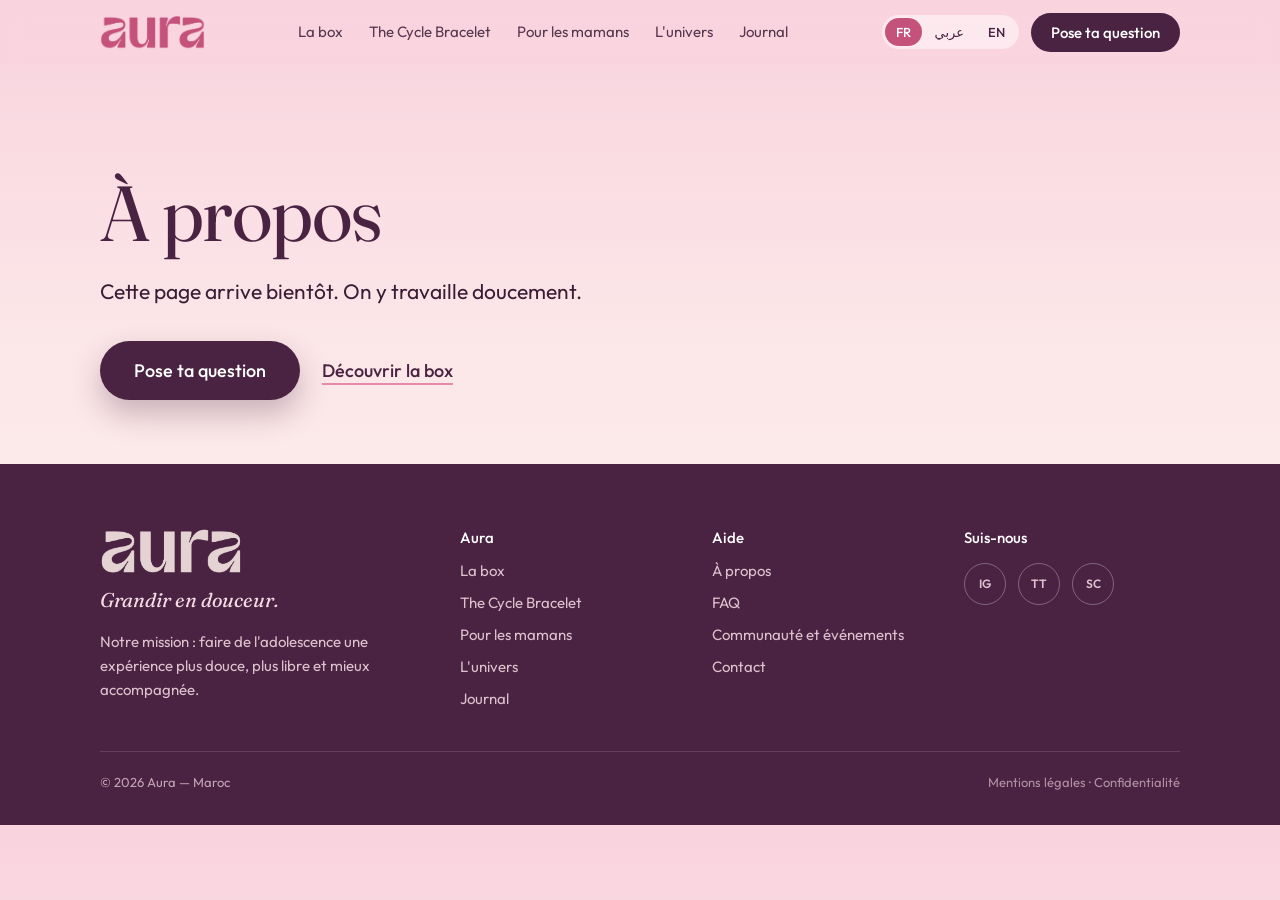
==== a-propos.html @ 62a212ce "Add files via upload" ====
<!DOCTYPE html>
<html lang="fr">
<head>
<meta charset="utf-8">
<meta name="viewport" content="width=device-width, initial-scale=1, viewport-fit=cover">
<title>À propos — Aura</title>
<meta name="description" content="Aura, grandir en douceur.">
<meta property="og:title" content="À propos — Aura">
<meta property="og:description" content="Aura, grandir en douceur.">
<link rel="icon" href="data:image/svg+xml,%3Csvg xmlns='http://www.w3.org/2000/svg' viewBox='0 0 32 32'%3E%3Crect width='32' height='32' rx='9' fill='%23c4527a'/%3E%3Cpath d='M20 7a9 9 0 1 0 0 18 7 7 0 0 1 0-18z' fill='%23fff1ea'/%3E%3C/svg%3E">
<link rel="preconnect" href="https://fonts.googleapis.com"><link rel="preconnect" href="https://fonts.gstatic.com" crossorigin>
<link href="https://fonts.googleapis.com/css2?family=Fraunces:ital,opsz,wght@0,9..144,400;0,9..144,600;1,9..144,400&family=Outfit:wght@300;400;500;600&family=Caveat:wght@500&family=Noto+Naskh+Arabic:wght@400;600&display=swap" rel="stylesheet">
<link rel="stylesheet" href="assets/style.css">
</head>
<body>
<header><div class="wrap bar">
<a class="logo" href="index.html" aria-label="Aura"><img src="assets/logo-pink-mark.png" alt="Aura" width="105" height="34"></a>
<nav id="nav" aria-label="Navigation principale"><a href="la-box.html">La box</a><a href="the-cycle-bracelet.html">The Cycle Bracelet</a><a href="pour-les-mamans.html">Pour les mamans</a><a href="univers.html">L'univers</a><a href="journal.html">Journal</a></nav>
<div class="tools"><div class="lang" role="group" aria-label="Langue"><button data-l="fr" aria-pressed="true">FR</button><button data-l="ar" aria-pressed="false">عربي</button><button data-l="en" aria-pressed="false">EN</button></div>
<a class="btn sm" href="pose-ta-question.html">Pose ta question</a>
<button class="burger" aria-label="Menu" aria-expanded="false" aria-controls="nav"><span></span></button></div>
</div></header>
<main id="top">
<section class="phero"><div class="wrap"><h1>À propos</h1>
<p class="lead">Cette page arrive bientôt. On y travaille doucement.</p>
<a class="btn" href="pose-ta-question.html">Pose ta question</a> <a class="more" style="margin-left:18px" href="la-box.html">Découvrir la box</a></div></section>
</main>
<footer><div class="wrap">
<div class="fgrid" style="grid-template-columns:1.5fr 1fr 1fr 1fr">
<div><a class="logo" href="index.html" aria-label="Aura"><img src="assets/logo-cream-mark.png" alt="Aura" width="143" height="46"></a><p class="serif" style="font-style:italic;margin:10px 0 14px;font-size:20px">Grandir en douceur.</p><p style="font-size:15px;opacity:.85;max-width:30em">Notre mission : faire de l'adolescence une expérience plus douce, plus libre et mieux accompagnée.</p></div>
<div><h4>Aura</h4><ul><li><a href="la-box.html">La box</a></li><li><a href="the-cycle-bracelet.html">The Cycle Bracelet</a></li><li><a href="pour-les-mamans.html">Pour les mamans</a></li><li><a href="univers.html">L'univers</a></li><li><a href="journal.html">Journal</a></li></ul></div>
<div><h4>Aide</h4><ul><li><a href="a-propos.html">À propos</a></li><li><a href="faq.html">FAQ</a></li><li><a href="communaute.html">Communauté et événements</a></li><li><a href="contact.html">Contact</a></li></ul></div>
<div><h4>Suis-nous</h4><div class="soc"><a href="#" aria-label="Instagram">IG</a><a href="#" aria-label="TikTok">TT</a><a href="#" aria-label="Snapchat">SC</a></div></div>
</div>
<div class="legal"><span>© 2026 Aura — Maroc</span><span><a href="mentions-legales.html">Mentions légales</a> · <a href="confidentialite.html">Confidentialité</a></span></div>
</div></footer>
<style>@media(max-width:860px){.fgrid{grid-template-columns:1fr 1fr!important}}@media(max-width:520px){.fgrid{grid-template-columns:1fr!important}}</style>
<script src="assets/config.js"></script>
<script src="assets/app.js"></script>

</body>
</html>
---- assets/style.css ----
:root{--bg:#f9d3de;--bg2:#fbe6e8;--cream:#fff3ec;--rose:#e58aa8;--pink:#c4527a;--plum:#4a2342;--gold:#e8c77a;--ink:#3b1d36;--r:22px;
--serif:'Fraunces',Georgia,serif;--sans:'Outfit',system-ui,sans-serif;--hand:'Caveat',cursive}
*{box-sizing:border-box;margin:0}
html{scroll-behavior:smooth;scroll-padding-top:72px}
body{font-family:var(--sans);color:var(--ink);background:linear-gradient(var(--bg),var(--bg2) 40%,var(--cream));line-height:1.6;font-size:clamp(16px,1.1vw + 12px,18px);-webkit-font-smoothing:antialiased;padding-top:env(safe-area-inset-top)}
[dir=rtl] body,[dir=rtl] .serif{font-family:'Noto Naskh Arabic',var(--sans)}
a{color:inherit}
:focus-visible{outline:3px solid var(--plum);outline-offset:3px;border-radius:8px}
.wrap{width:min(1080px,100% - 40px);margin-inline:auto}
.serif{font-family:var(--serif)}
h1,h2,h3{font-family:var(--serif);font-weight:400;line-height:1.12;color:var(--plum)}
h2{font-size:clamp(30px,5vw,50px);margin-bottom:16px}
section{padding:clamp(64px,10vw,120px) 0}
em{font-style:italic;color:var(--pink)}
/* header */
header{position:fixed;inset:0 0 auto;z-index:20;padding-top:env(safe-area-inset-top);backdrop-filter:blur(14px);background:rgba(249,211,222,.7)}
.bar{display:flex;align-items:center;justify-content:space-between;height:64px}
.logo img{display:block;height:34px;width:auto}footer .logo img{height:46px}
.ph{display:block;width:100%;height:auto;border-radius:28px;box-shadow:0 30px 60px rgba(74,35,66,.16);object-fit:cover}
.duo{display:grid;grid-template-columns:1fr 1fr;gap:16px;margin-top:36px}.duo .ph{aspect-ratio:4/5}
.split .ph.tall{max-height:540px;max-width:380px;margin-inline:auto}
.logo{font-family:var(--serif);font-weight:600;font-size:30px;letter-spacing:-.04em;color:var(--pink);text-decoration:none}
nav{display:flex;gap:26px;align-items:center}
nav a{text-decoration:none;font-size:15px;opacity:.85}
nav a:hover{opacity:1}
.lang{display:flex;gap:2px;background:rgba(255,255,255,.5);border-radius:99px;padding:3px}
.lang button{border:0;background:none;font:500 13px var(--sans);padding:6px 11px;border-radius:99px;cursor:pointer;color:var(--plum)}
.lang button[aria-pressed=true]{background:var(--pink);color:#fff}

/* hero */
.hero{min-height:100svh;padding:96px 0 56px;display:flex;align-items:center;text-align:center;overflow:hidden}
.stage{position:relative;width:min(440px,86vw);aspect-ratio:1;margin:0 auto 12px}
.orbit{position:absolute;inset:-6%;width:112%;height:112%;fill:none;stroke:var(--rose);stroke-width:.6;opacity:.7;animation:spin 90s linear infinite}
.moon{position:absolute;width:44px;top:2%;left:14%;animation:float 7s ease-in-out infinite}
.box{position:absolute;inset:14% 12% 6%;width:76%;height:80%;cursor:pointer;background:none;border:0;padding:0;overflow:visible}
.lid{transform-origin:20px 76px;transition:transform .9s cubic-bezier(.3,1.3,.5,1)}
.open .lid{transform:rotate(-24deg) translate(-8px,-6px)}
.slip{transition:transform .8s .15s ease;transform:translateY(30px)}
.open .slip{transform:translateY(0)}
.q{position:absolute;max-width:150px;padding:12px 14px;background:#fff8ef;border-radius:6px;font:500 clamp(17px,2.2vw,21px)/1.15 var(--hand);color:var(--plum);box-shadow:0 10px 24px rgba(74,35,66,.14);opacity:0;transform:translateY(14px) rotate(var(--rot));transition:opacity .7s,transform .7s;text-align:start;pointer-events:none}
.q.on{opacity:1;transform:translateY(0) rotate(var(--rot))}
.q1{top:0;left:-10%;--rot:-5deg}.q2{top:6%;right:-12%;--rot:4deg}.q3{bottom:14%;right:-14%;--rot:-3deg}
@media(max-width:560px){.q{max-width:112px;padding:9px 10px}.q1{left:-4%}.q2,.q3{right:-4%}}
.hint{font:500 20px var(--hand);color:var(--pink)}
.count{display:flex;gap:10px;justify-content:center;margin:18px 0 28px}
.count div{min-width:64px;padding:10px 6px;border-radius:18px;background:rgba(255,255,255,.55);border:1px solid rgba(255,255,255,.8);backdrop-filter:blur(8px)}
.count b{display:block;font:600 28px/1 var(--serif);color:var(--plum);font-variant-numeric:tabular-nums}
.count small{font-size:11px;opacity:.7}
.hero h1{font-size:clamp(38px,7.2vw,76px);letter-spacing:-.02em;max-width:14ch;margin:0 auto 16px}
.hero p.lead{max-width:34em;margin:0 auto 28px;font-size:clamp(17px,2.4vw,20px)}
.btn{display:inline-flex;align-items:center;gap:10px;background:var(--plum);color:#fff;border:0;border-radius:99px;padding:18px 34px;font:500 18px var(--sans);text-decoration:none;cursor:pointer;box-shadow:0 14px 30px rgba(74,35,66,.28);transition:transform .25s,box-shadow .25s}
.btn:hover{transform:translateY(-2px);box-shadow:0 18px 36px rgba(74,35,66,.34)}
.free{display:block;margin-top:12px;font:500 21px var(--hand);color:var(--plum)}
/* usp */
.usp{display:grid;grid-template-columns:repeat(3,1fr);gap:28px;margin-top:56px;text-align:center}
.usp h3{font-size:21px;margin:8px 0 4px}.usp p{font-size:15px;opacity:.85}
.usp svg{width:30px;fill:var(--pink)}
@media(max-width:700px){.usp{grid-template-columns:1fr}}
/* manifesto */
.mani{background:var(--pink);color:#fff;text-align:center}
.mani h2{color:#fff;font-size:clamp(34px,6vw,64px);max-width:15ch;margin-inline:auto}
.mani em{color:#ffd9e4}
.mani p{max-width:36em;margin:0 auto 14px;opacity:.95}
/* split */
.split{display:grid;grid-template-columns:1fr 1fr;gap:clamp(28px,6vw,80px);align-items:center}
@media(max-width:800px){.split{grid-template-columns:1fr}}
.list{list-style:none;padding:0;display:grid;gap:12px;margin-top:20px}
.list li{display:flex;gap:12px;align-items:flex-start}
.list li::before{content:'';flex:none;width:9px;height:9px;margin-top:.55em;background:var(--pink);border-radius:50%}
.tray-unused{background:var(--cream);border-radius:var(--r);padding:20px;box-shadow:0 30px 60px rgba(74,35,66,.15);display:grid;grid-template-columns:repeat(3,1fr);gap:10px}
.tray span{aspect-ratio:3/4;border-radius:12px;display:grid;place-items:end center;padding:10px;text-align:center;font-size:13px;line-height:1.2;color:#fff;background:var(--rose)}
.tray span:nth-child(2n){background:var(--pink)}.tray span:nth-child(3n){background:#d8a3b5}
.note{font-size:14px;opacity:.7;margin-top:16px}
/* cycle */
.phases{display:grid;grid-template-columns:repeat(4,1fr);gap:16px;margin-top:40px}
@media(max-width:860px){.phases{grid-template-columns:repeat(2,1fr)}}
.phase{background:rgba(255,255,255,.6);border-radius:var(--r);padding:26px 18px;text-align:center}
.phase i{display:block;width:46px;height:46px;margin:0 auto 14px;border-radius:50%;background:var(--plum);box-shadow:inset 0 0 0 2px var(--plum)}
.phase h3{font-size:20px}.phase p{font-size:14px;opacity:.8}
/* 360 */
.grid8{display:grid;grid-template-columns:repeat(4,1fr);gap:26px 18px;margin-top:40px}
@media(max-width:860px){.grid8{grid-template-columns:repeat(2,1fr)}}
.grid8 div{text-align:center;padding:0 6px}
.grid8 svg{width:54px;height:54px;padding:13px;border-radius:50%;background:rgba(255,255,255,.65);stroke:var(--pink);fill:none;stroke-width:1.6;stroke-linecap:round;stroke-linejoin:round;margin-bottom:10px}
.grid8 h3{font-size:18px}.grid8 p{font-size:14px;opacity:.82}
.soon{font:500 13px var(--sans);color:var(--pink)}
/* form */
.card{background:var(--cream);border-radius:32px;padding:clamp(28px,6vw,64px);box-shadow:0 40px 80px rgba(74,35,66,.16);max-width:760px;margin-inline:auto}
form{display:grid;gap:22px;margin-top:28px}
label{display:grid;gap:8px;font-weight:500;font-size:15px}
input,textarea{font:400 17px var(--sans);padding:16px 18px;border:1.5px solid #ecc3d1;border-radius:16px;background:#fff;color:var(--ink);width:100%}
textarea{min-height:130px;resize:vertical}
input:focus,textarea:focus{outline:3px solid var(--rose);border-color:var(--pink)}
.ok{display:none;font:500 24px var(--hand);color:var(--pink)}
.sent .ok{display:block}.sent form{display:none}
/* footer */
footer{background:var(--plum);color:#f6dce5;padding:64px 0 calc(32px + env(safe-area-inset-bottom))}
.fgrid{display:grid;grid-template-columns:1.4fr 1fr 1fr;gap:36px}
@media(max-width:760px){.fgrid{grid-template-columns:1fr}}
footer .logo{color:#fff;font-size:38px}
footer h4{font:500 15px var(--sans);color:#fff;margin-bottom:12px}
footer ul{list-style:none;padding:0;display:grid;gap:8px;font-size:15px}
footer a{text-decoration:none;opacity:.85}footer a:hover{opacity:1;text-decoration:underline}
.soc{display:flex;gap:12px;margin-top:16px}
.soc a{width:42px;height:42px;border-radius:50%;border:1px solid rgba(255,255,255,.35);display:grid;place-items:center;font-size:12px;font-weight:600}
.legal{border-top:1px solid rgba(255,255,255,.18);margin-top:40px;padding-top:20px;font-size:13px;opacity:.7;display:flex;justify-content:space-between;gap:12px;flex-wrap:wrap}
@keyframes spin{to{transform:rotate(360deg)}}
@keyframes float{50%{transform:translateY(-8px)}}
@media(prefers-reduced-motion:reduce){*{animation:none!important;transition:none!important;scroll-behavior:auto}}

/* shared header */
header .tools{display:flex;align-items:center;gap:12px}
.btn.sm{padding:10px 20px;font-size:15px;box-shadow:none}
.btn.light{background:var(--cream);color:var(--plum);box-shadow:none}
nav a[aria-current=page]{opacity:1;color:var(--pink);font-weight:500}
.burger{display:none;width:44px;height:44px;border:0;background:rgba(255,255,255,.65);border-radius:50%;cursor:pointer;position:relative}
.burger span,.burger span::before,.burger span::after{position:absolute;left:12px;width:20px;height:2px;border-radius:2px;background:var(--plum);content:'';transition:transform .25s,top .25s,opacity .25s}
.burger span{top:21px}.burger span::before{top:-6px;left:0;width:100%}.burger span::after{top:6px;left:0;width:100%}
.burger[aria-expanded=true] span{background:transparent}
.burger[aria-expanded=true] span::before{top:0;transform:rotate(45deg)}
.burger[aria-expanded=true] span::after{top:0;transform:rotate(-45deg)}
@media(max-width:960px){
.burger{display:block}
nav{position:fixed;inset:calc(64px + env(safe-area-inset-top)) 0 auto;background:var(--cream);flex-direction:column;align-items:flex-start;padding:24px 24px 32px;gap:18px;box-shadow:0 30px 50px rgba(74,35,66,.18);display:none}
nav.open{display:flex}
nav a{font-size:20px}
}
@media(max-width:520px){header .tools .btn{display:none}}
/* inner pages */
.phero{padding:clamp(120px,16vw,170px) 0 clamp(36px,6vw,64px)}
.phero h1{font-size:clamp(40px,7vw,78px);letter-spacing:-.02em;max-width:16ch}
.phero p.lead{max-width:36em;font-size:clamp(17px,2.2vw,21px);margin:18px 0 28px}
.cards{display:grid;grid-template-columns:repeat(3,1fr);gap:18px;margin-top:36px}
.cards.two{grid-template-columns:repeat(2,1fr)}
@media(max-width:800px){.cards,.cards.two{grid-template-columns:1fr}}
.cards article{background:rgba(255,255,255,.6);border-radius:var(--r);padding:28px}
.cards h3{font-size:24px;margin-bottom:8px}
.band{background:var(--plum);color:#fff;text-align:center;border-radius:36px;padding:clamp(44px,7vw,84px) 24px}
.band h2{color:#fff}.band p{max-width:34em;margin:0 auto 26px;opacity:.9}
.more{display:inline-block;margin-top:20px;font-weight:500;color:var(--plum);text-decoration:underline;text-underline-offset:6px;text-decoration-color:var(--rose);text-decoration-thickness:2px}
.split.rev>:first-child{order:2}
@media(max-width:800px){.split.rev>:first-child{order:0}}
.sec-tight{padding-top:0}
.phase i.mn{background:var(--plum)}
[dir=rtl] .list li{flex-direction:row}
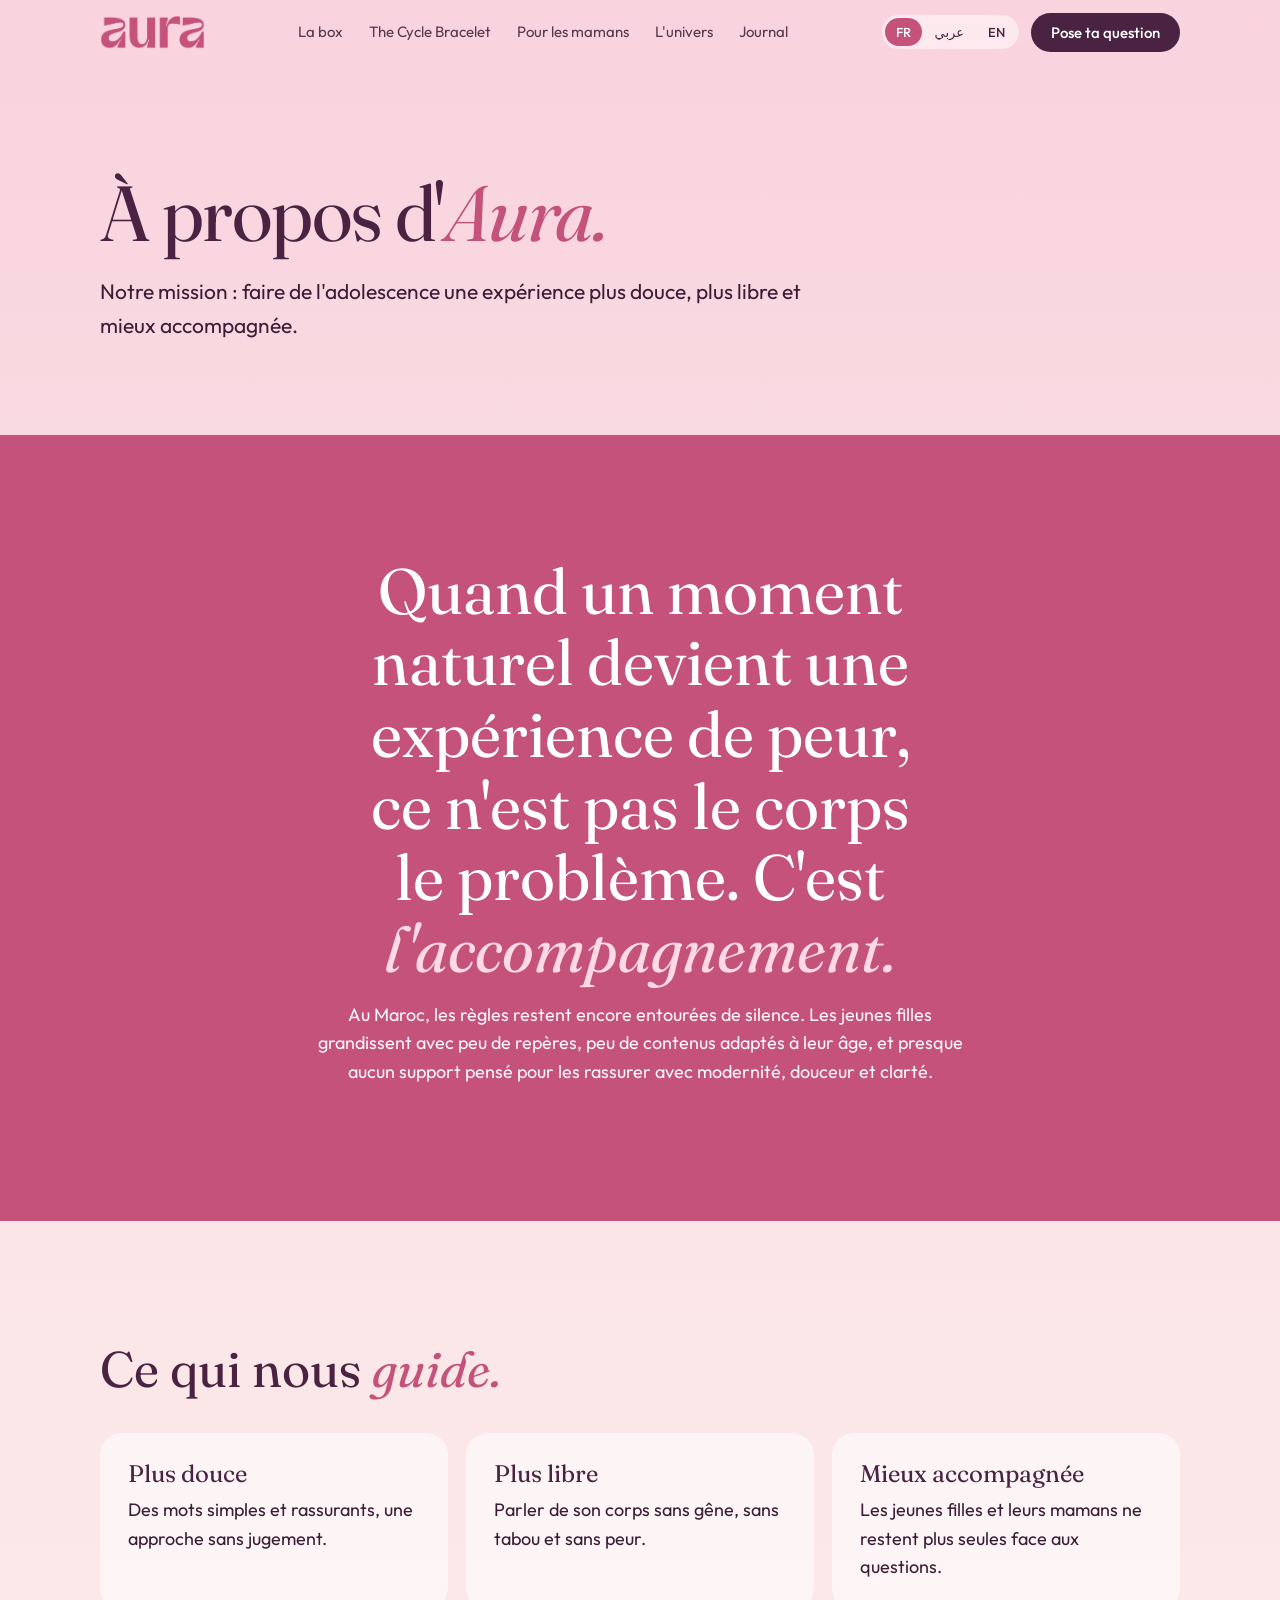
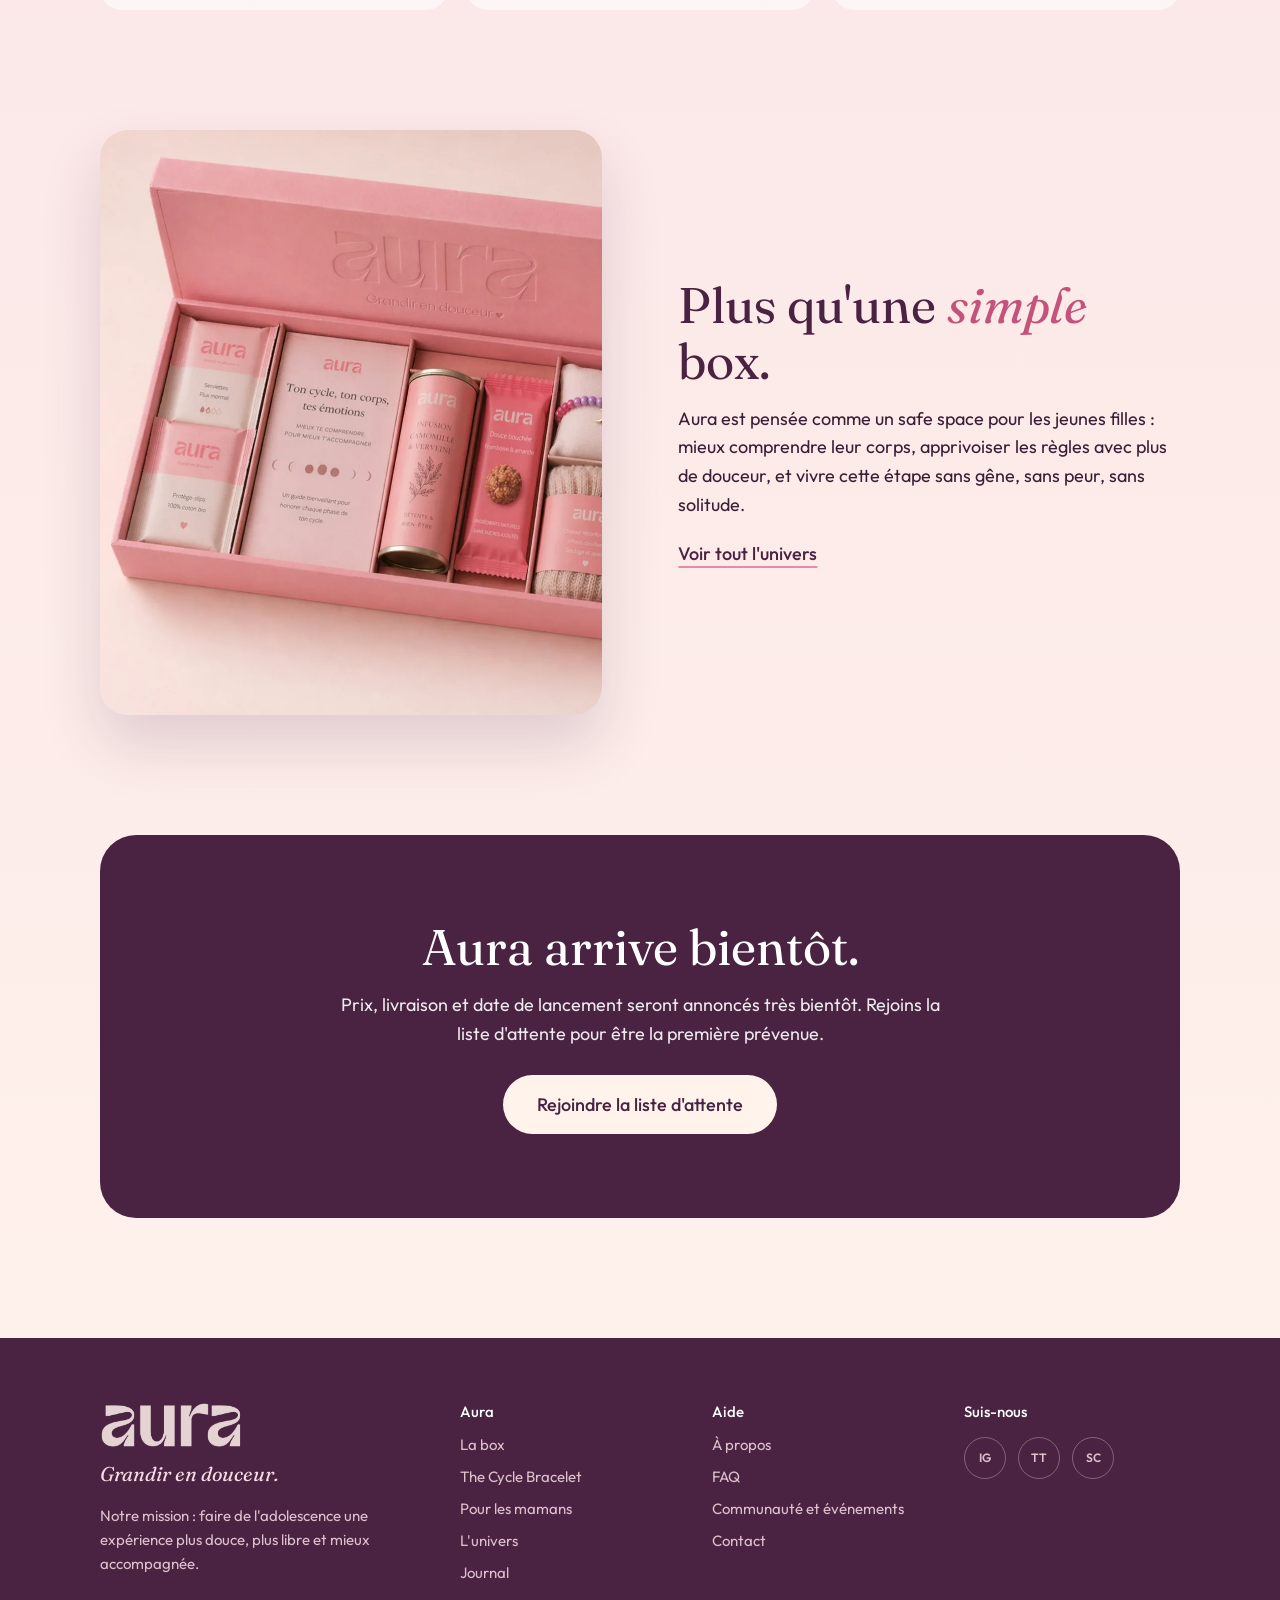
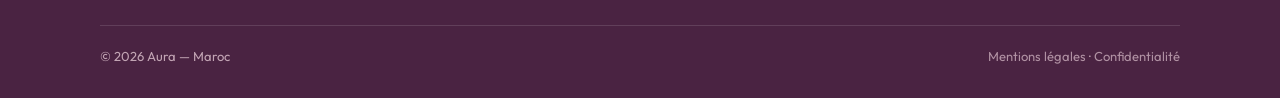
==== commit ed677065: "Add files via upload" ====
--- a/a-propos.html
+++ b/a-propos.html
@@ -4,9 +4,9 @@
 <meta charset="utf-8">
 <meta name="viewport" content="width=device-width, initial-scale=1, viewport-fit=cover">
 <title>À propos — Aura</title>
-<meta name="description" content="Aura, grandir en douceur.">
+<meta name="description" content="Aura accompagne les jeunes filles de 11 à 16 ans et leurs mamans : notre mission, nos valeurs, notre univers.">
 <meta property="og:title" content="À propos — Aura">
-<meta property="og:description" content="Aura, grandir en douceur.">
+<meta property="og:description" content="Aura accompagne les jeunes filles de 11 à 16 ans et leurs mamans : notre mission, nos valeurs, notre univers.">
 <link rel="icon" href="data:image/svg+xml,%3Csvg xmlns='http://www.w3.org/2000/svg' viewBox='0 0 32 32'%3E%3Crect width='32' height='32' rx='9' fill='%23c4527a'/%3E%3Cpath d='M20 7a9 9 0 1 0 0 18 7 7 0 0 1 0-18z' fill='%23fff1ea'/%3E%3C/svg%3E">
 <link rel="preconnect" href="https://fonts.googleapis.com"><link rel="preconnect" href="https://fonts.gstatic.com" crossorigin>
 <link href="https://fonts.googleapis.com/css2?family=Fraunces:ital,opsz,wght@0,9..144,400;0,9..144,600;1,9..144,400&family=Outfit:wght@300;400;500;600&family=Caveat:wght@500&family=Noto+Naskh+Arabic:wght@400;600&display=swap" rel="stylesheet">
@@ -21,9 +21,32 @@
 <button class="burger" aria-label="Menu" aria-expanded="false" aria-controls="nav"><span></span></button></div>
 </div></header>
 <main id="top">
-<section class="phero"><div class="wrap"><h1>À propos</h1>
-<p class="lead">Cette page arrive bientôt. On y travaille doucement.</p>
-<a class="btn" href="pose-ta-question.html">Pose ta question</a> <a class="more" style="margin-left:18px" href="la-box.html">Découvrir la box</a></div></section>
+<section class="phero"><div class="wrap">
+<h1>À propos d'<em>Aura.</em></h1>
+<p class="lead">Notre mission : faire de l'adolescence une expérience plus douce, plus libre et mieux accompagnée.</p>
+</div></section>
+<section class="mani"><div class="wrap">
+<h2>Quand un moment naturel devient une expérience de peur, ce n'est pas le corps le problème. C'est <em>l'accompagnement.</em></h2>
+<p>Au Maroc, les règles restent encore entourées de silence. Les jeunes filles grandissent avec peu de repères, peu de contenus adaptés à leur âge, et presque aucun support pensé pour les rassurer avec modernité, douceur et clarté.</p>
+</div></section>
+<section><div class="wrap">
+<h2>Ce qui nous <em>guide.</em></h2>
+<div class="cards">
+<article><h3>Plus douce</h3><p>Des mots simples et rassurants, une approche sans jugement.</p></article>
+<article><h3>Plus libre</h3><p>Parler de son corps sans gêne, sans tabou et sans peur.</p></article>
+<article><h3>Mieux accompagnée</h3><p>Les jeunes filles et leurs mamans ne restent plus seules face aux questions.</p></article>
+</div></div></section>
+<section class="sec-tight"><div class="wrap split">
+<img class="ph" src="assets/box-contents.webp" width="1000" height="1166" loading="lazy" alt="La box Aura ouverte : fiche éducative, tisane, snack, bracelet et produits confort">
+<div><h2>Plus qu'une <em>simple</em> box.</h2>
+<p>Aura est pensée comme un safe space pour les jeunes filles : mieux comprendre leur corps, apprivoiser les règles avec plus de douceur, et vivre cette étape sans gêne, sans peur, sans solitude.</p>
+<a class="more" href="univers.html">Voir tout l'univers</a></div>
+</div></section>
+<section class="sec-tight"><div class="wrap"><div class="band">
+<h2>Aura arrive bientôt.</h2>
+<p>Prix, livraison et date de lancement seront annoncés très bientôt. Rejoins la liste d'attente pour être la première prévenue.</p>
+<a class="btn light" href="pose-ta-question.html">Rejoindre la liste d'attente</a>
+</div></div></section>
 </main>
 <footer><div class="wrap">
 <div class="fgrid" style="grid-template-columns:1.5fr 1fr 1fr 1fr">
--- a/assets/style.css
+++ b/assets/style.css
@@ -144,3 +144,12 @@
 .sec-tight{padding-top:0}
 .phase i.mn{background:var(--plum)}
 [dir=rtl] .list li{flex-direction:row}
+
+/* faq */
+.faq{max-width:780px;display:grid;gap:12px}
+.faq details{background:rgba(255,255,255,.6);border-radius:var(--r);padding:0 24px}
+.faq summary{cursor:pointer;list-style:none;display:flex;justify-content:space-between;align-items:center;gap:16px;padding:20px 0;font:400 clamp(19px,2.6vw,23px)/1.25 var(--serif);color:var(--plum)}
+.faq summary::-webkit-details-marker{display:none}
+.faq summary::after{content:'+';flex:none;font:400 28px/1 var(--sans);color:var(--pink);transition:transform .25s}
+.faq details[open] summary::after{transform:rotate(45deg)}
+.faq details p{padding:0 0 22px;opacity:.9}
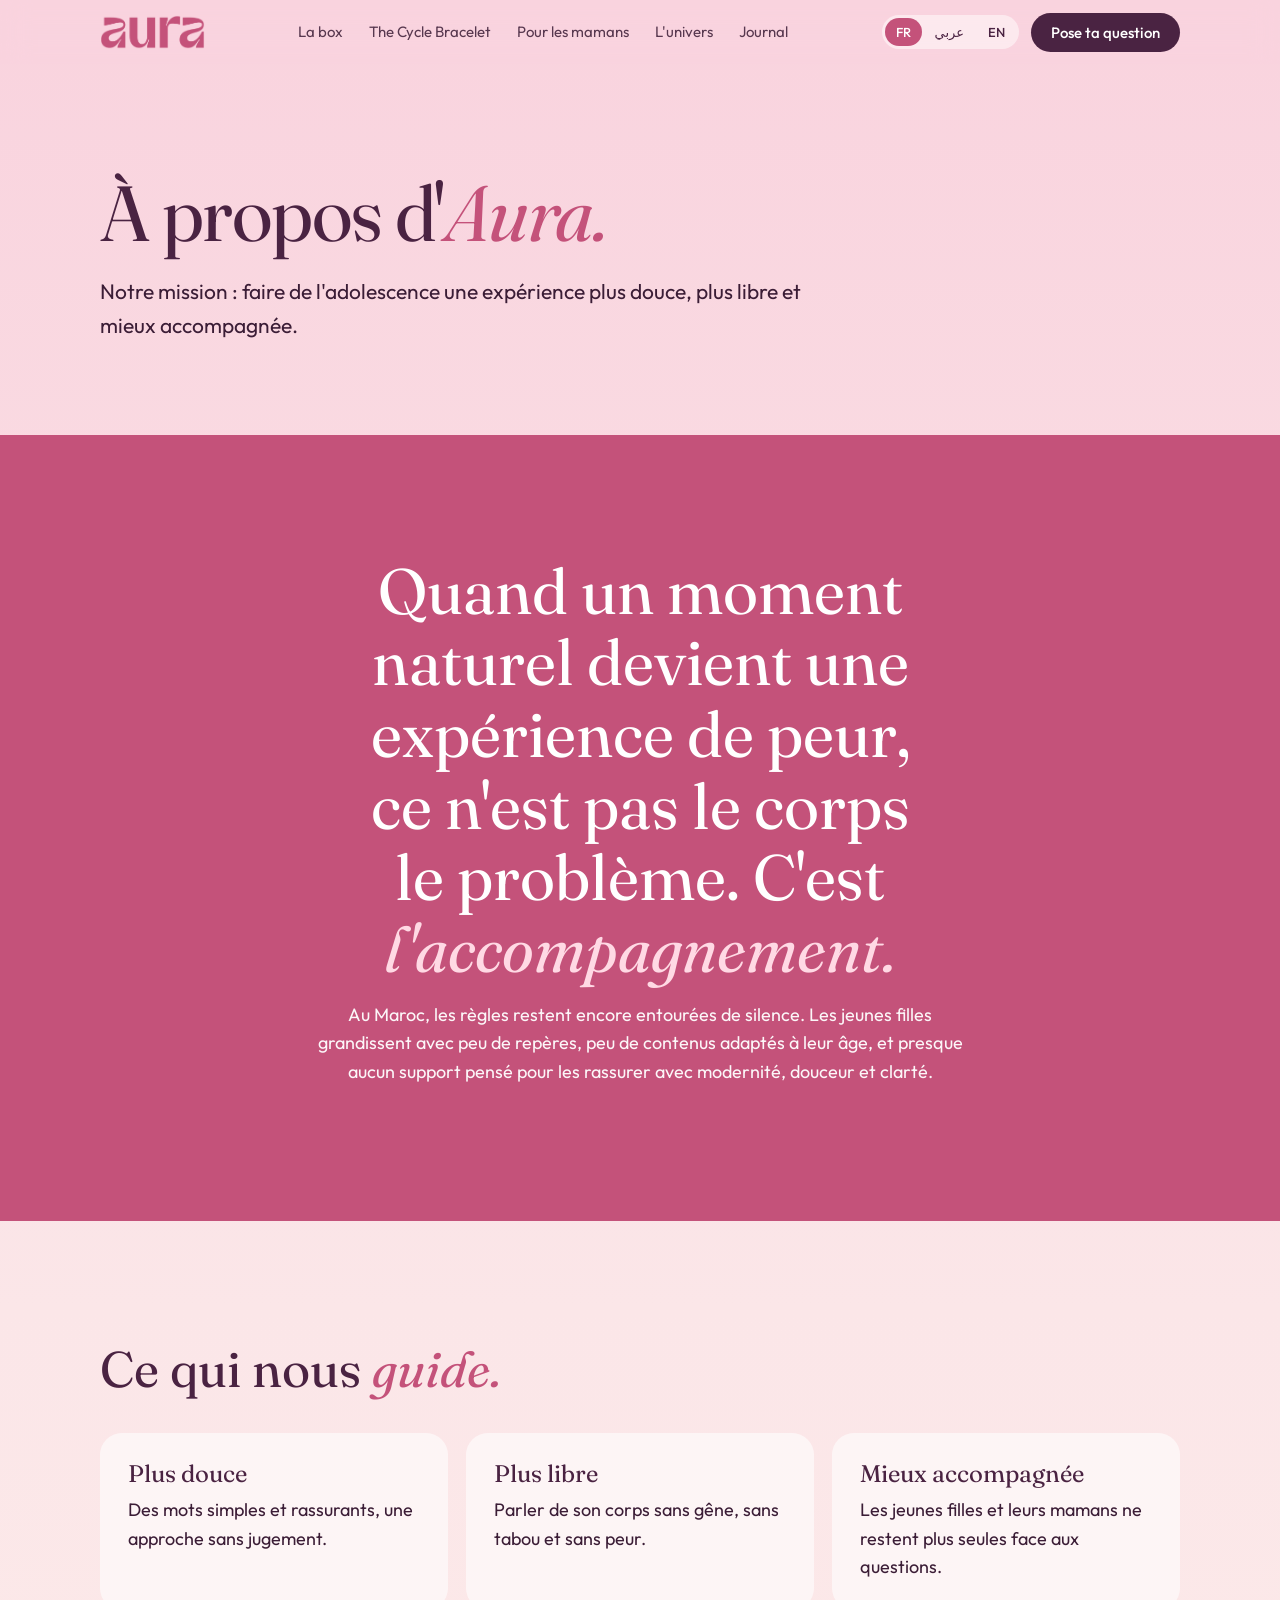
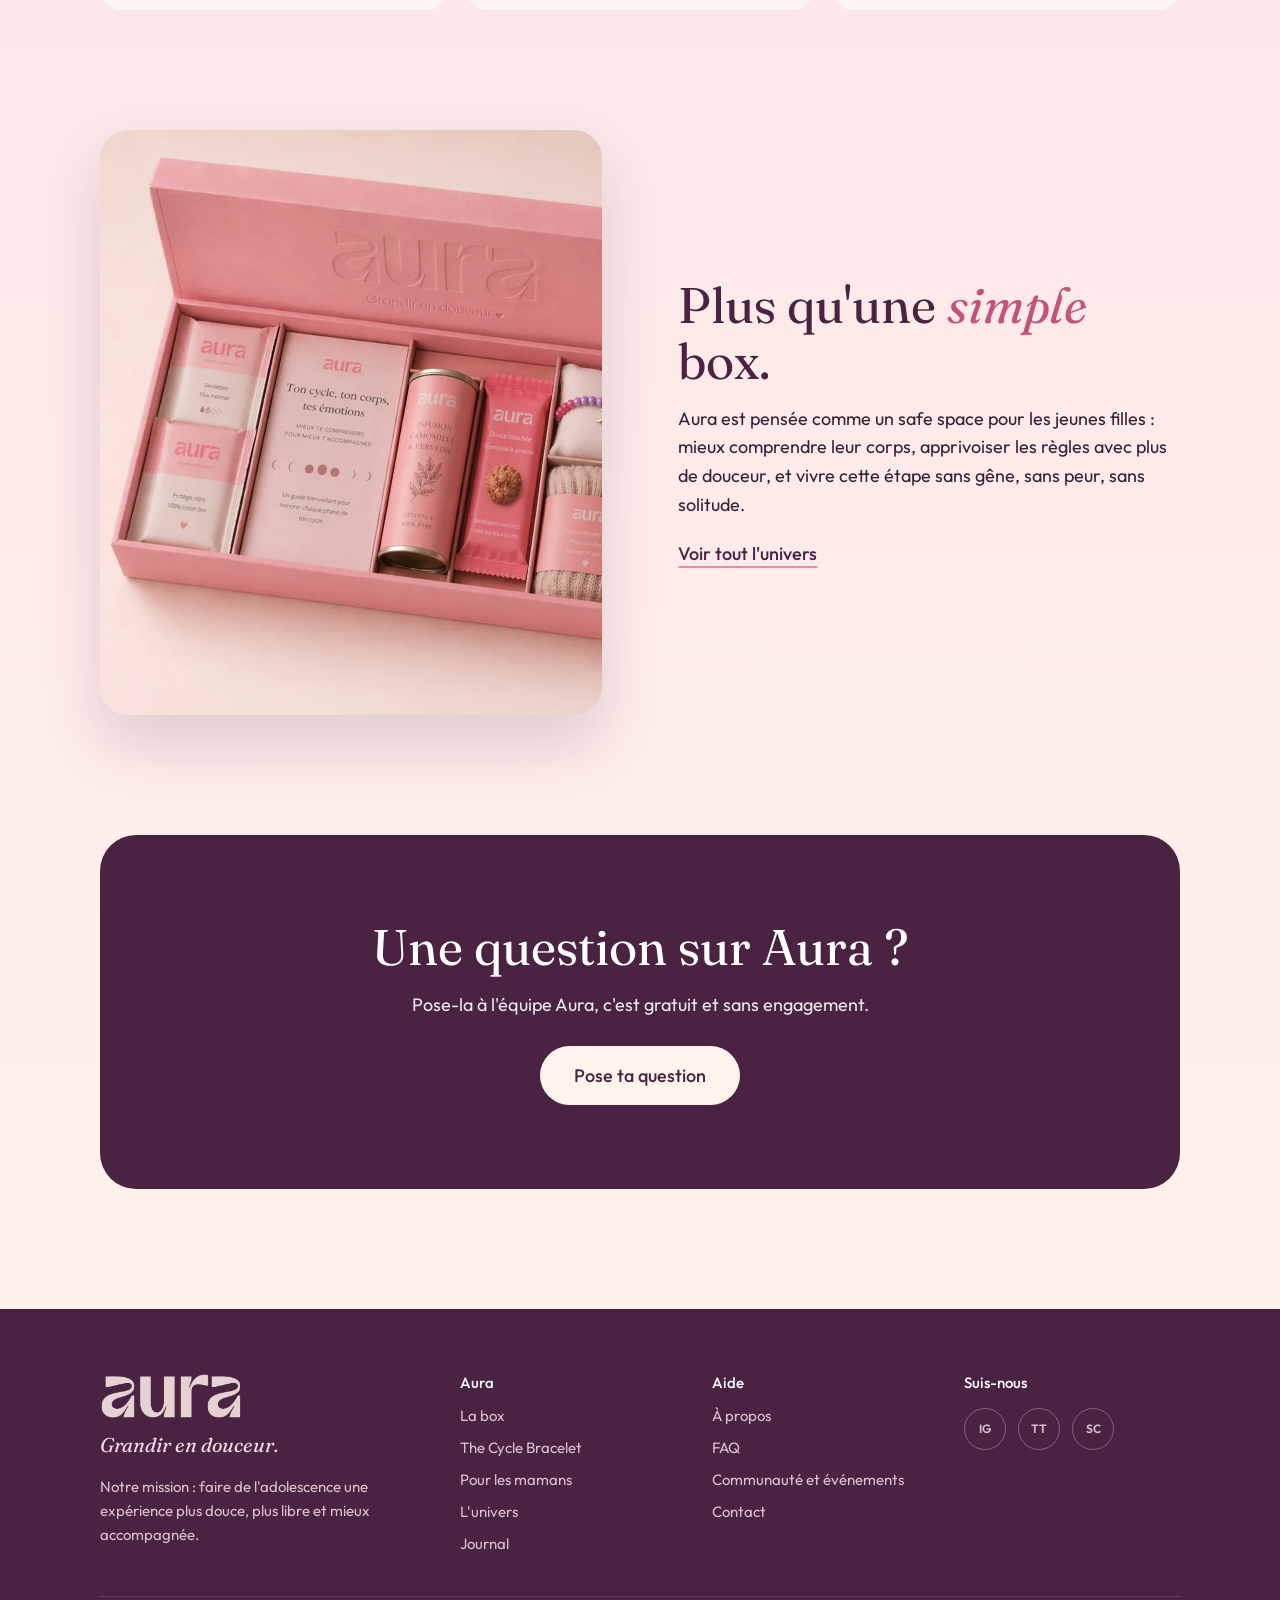
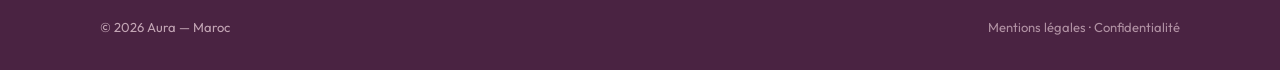
==== commit ce6959d1: "Add files via upload" ====
--- a/a-propos.html
+++ b/a-propos.html
@@ -43,9 +43,9 @@
 <a class="more" href="univers.html">Voir tout l'univers</a></div>
 </div></section>
 <section class="sec-tight"><div class="wrap"><div class="band">
-<h2>Aura arrive bientôt.</h2>
-<p>Prix, livraison et date de lancement seront annoncés très bientôt. Rejoins la liste d'attente pour être la première prévenue.</p>
-<a class="btn light" href="pose-ta-question.html">Rejoindre la liste d'attente</a>
+<h2>Une question sur Aura ?</h2>
+<p>Pose-la à l'équipe Aura, c'est gratuit et sans engagement.</p>
+<a class="btn light" href="pose-ta-question.html">Pose ta question</a>
 </div></div></section>
 </main>
 <footer><div class="wrap">
--- a/assets/style.css
+++ b/assets/style.css
@@ -153,3 +153,11 @@
 .faq summary::after{content:'+';flex:none;font:400 28px/1 var(--sans);color:var(--pink);transition:transform .25s}
 .faq details[open] summary::after{transform:rotate(45deg)}
 .faq details p{padding:0 0 22px;opacity:.9}
+
+/* prose */
+.prose{max-width:760px}
+.prose h2{font-size:clamp(22px,3.2vw,30px);margin:34px 0 8px}
+.prose h2:first-child{margin-top:0}
+.prose p{margin-bottom:14px}
+.prose .note{margin-top:20px}
+.wrap.prose{margin-inline-start:calc((100% - min(1080px,100% - 40px))/2);margin-inline-end:auto}
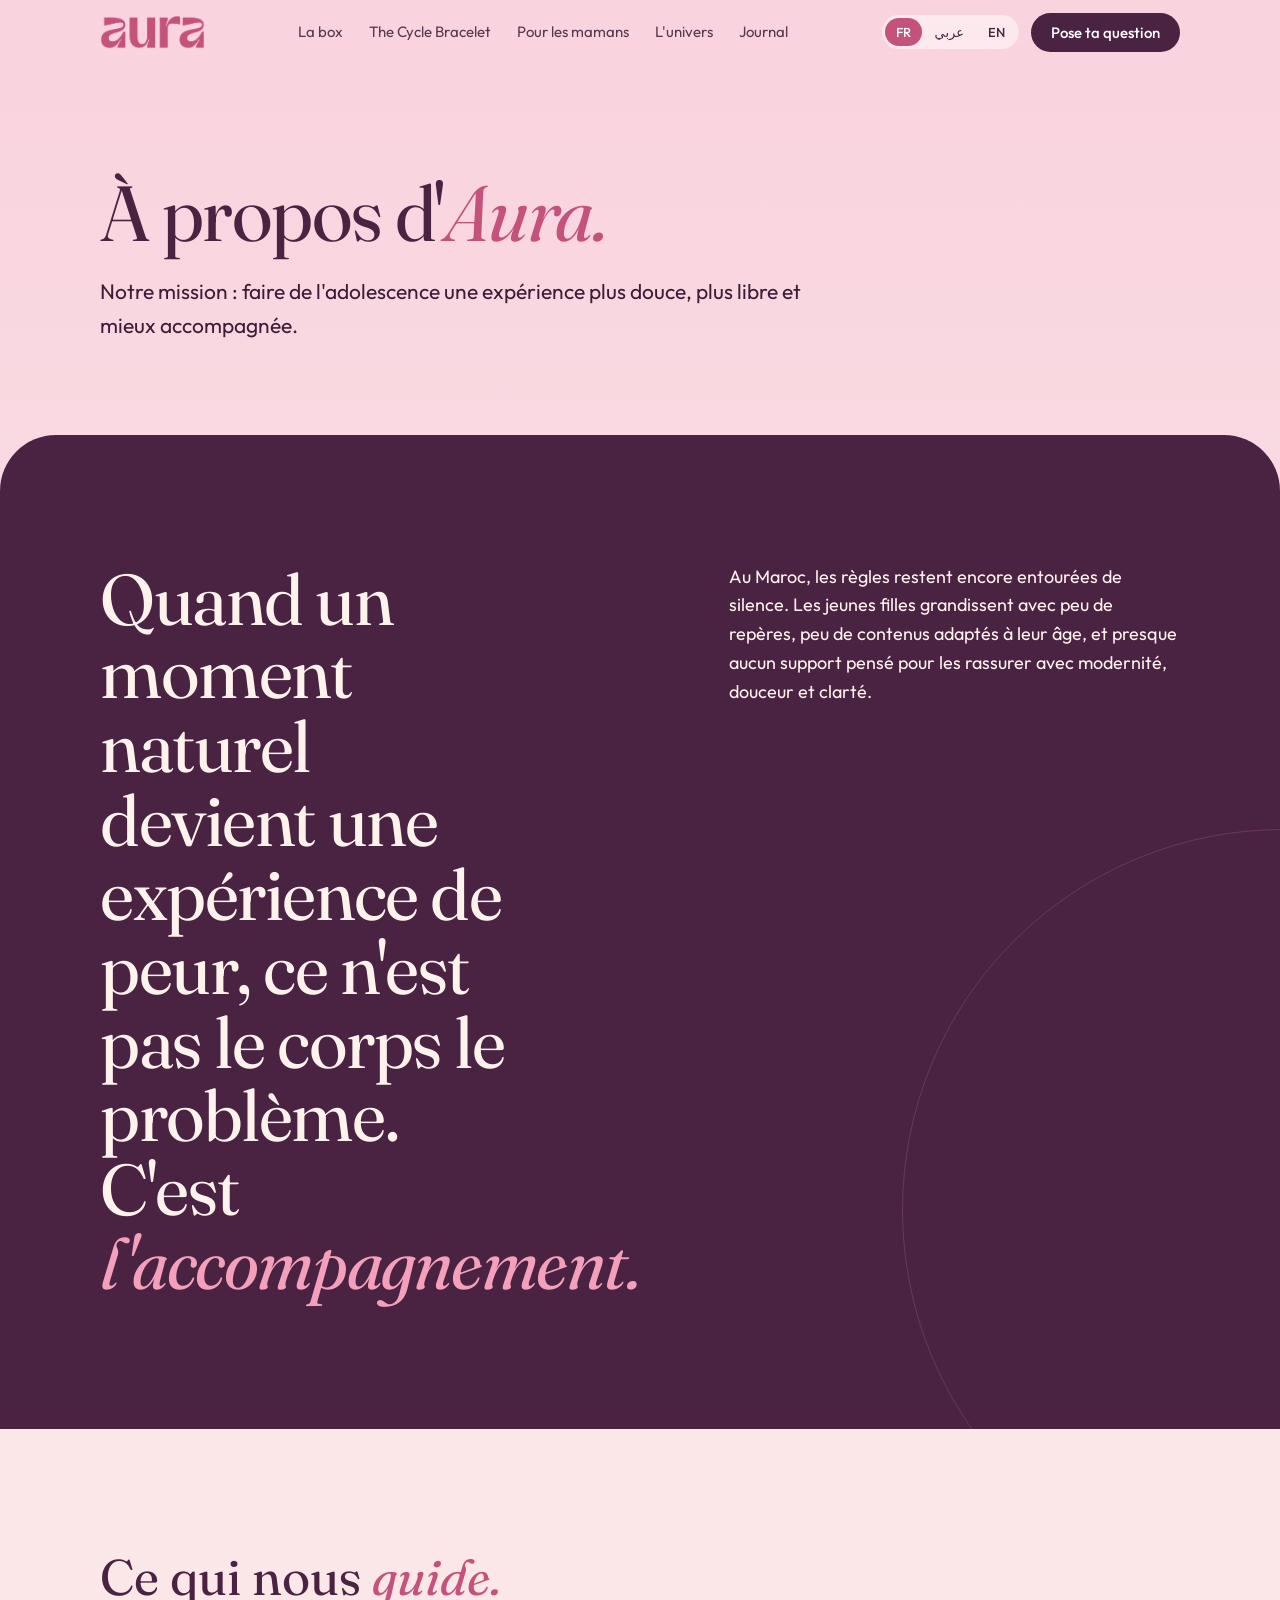
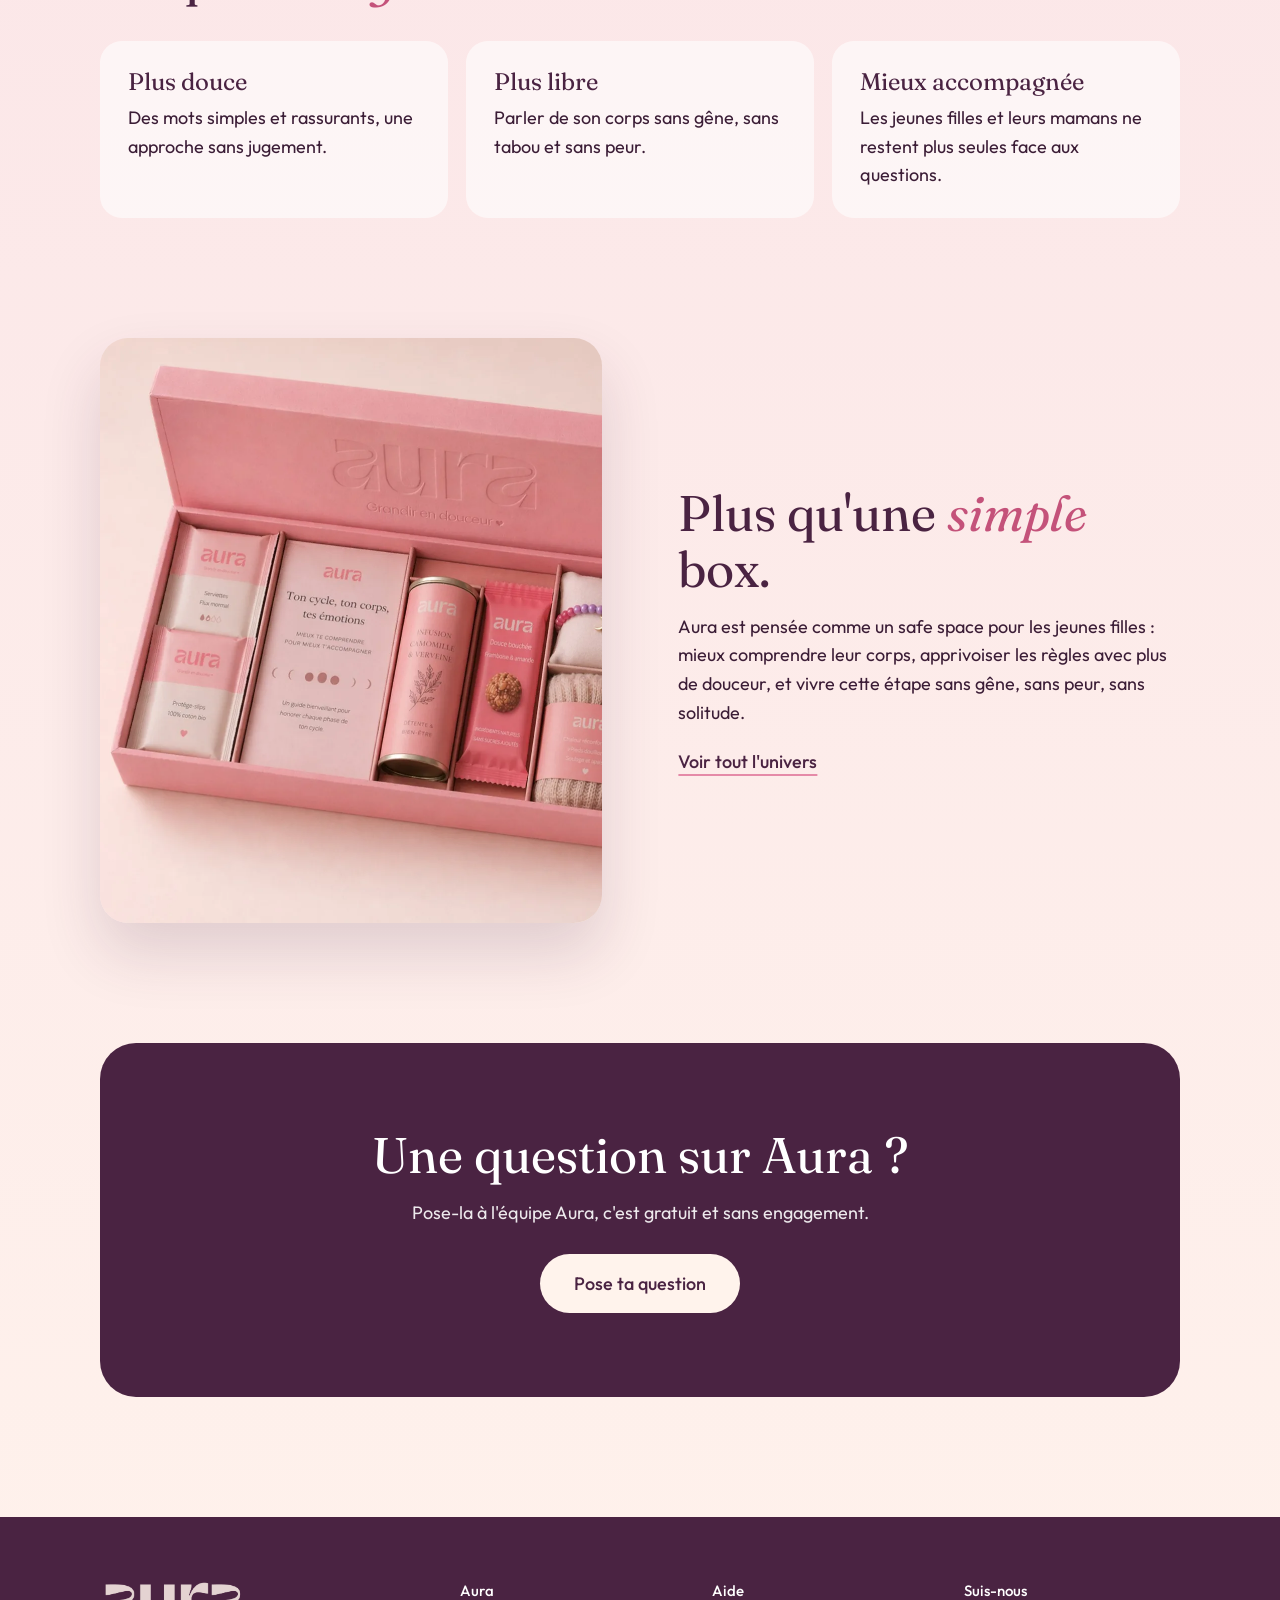
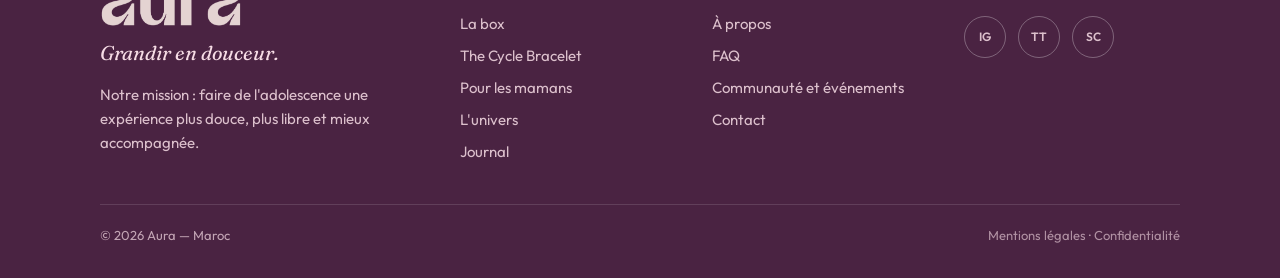
==== commit cd6a7055: "Add files via upload" ====
--- a/a-propos.html
+++ b/a-propos.html
@@ -7,7 +7,7 @@
 <meta name="description" content="Aura accompagne les jeunes filles de 11 à 16 ans et leurs mamans : notre mission, nos valeurs, notre univers.">
 <meta property="og:title" content="À propos — Aura">
 <meta property="og:description" content="Aura accompagne les jeunes filles de 11 à 16 ans et leurs mamans : notre mission, nos valeurs, notre univers.">
-<link rel="icon" href="data:image/svg+xml,%3Csvg xmlns='http://www.w3.org/2000/svg' viewBox='0 0 32 32'%3E%3Crect width='32' height='32' rx='9' fill='%23c4527a'/%3E%3Cpath d='M20 7a9 9 0 1 0 0 18 7 7 0 0 1 0-18z' fill='%23fff1ea'/%3E%3C/svg%3E">
+<link rel="icon" href="data:image/svg+xml,%3Csvg xmlns='http://www.w3.org/2000/svg' viewBox='0 0 32 32'%3E%3Crect width='32' height='32' rx='9' fill='%23c4527a'/%3E%3Cpath d='M20 7a9 9 0 1 0 0 18 11 11 0 0 1 0-18z' fill='%23fff1ea'/%3E%3C/svg%3E">
 <link rel="preconnect" href="https://fonts.googleapis.com"><link rel="preconnect" href="https://fonts.gstatic.com" crossorigin>
 <link href="https://fonts.googleapis.com/css2?family=Fraunces:ital,opsz,wght@0,9..144,400;0,9..144,600;1,9..144,400&family=Outfit:wght@300;400;500;600&family=Caveat:wght@500&family=Noto+Naskh+Arabic:wght@400;600&display=swap" rel="stylesheet">
 <link rel="stylesheet" href="assets/style.css">
--- a/assets/style.css
+++ b/assets/style.css
@@ -29,39 +29,66 @@
 .lang button[aria-pressed=true]{background:var(--pink);color:#fff}
 
 /* hero */
-.hero{min-height:100svh;padding:96px 0 56px;display:flex;align-items:center;text-align:center;overflow:hidden}
-.stage{position:relative;width:min(440px,86vw);aspect-ratio:1;margin:0 auto 12px}
-.orbit{position:absolute;inset:-6%;width:112%;height:112%;fill:none;stroke:var(--rose);stroke-width:.6;opacity:.7;animation:spin 90s linear infinite}
-.moon{position:absolute;width:44px;top:2%;left:14%;animation:float 7s ease-in-out infinite}
-.box{position:absolute;inset:14% 12% 6%;width:76%;height:80%;cursor:pointer;background:none;border:0;padding:0;overflow:visible}
-.lid{transform-origin:20px 76px;transition:transform .9s cubic-bezier(.3,1.3,.5,1)}
-.open .lid{transform:rotate(-24deg) translate(-8px,-6px)}
-.slip{transition:transform .8s .15s ease;transform:translateY(30px)}
-.open .slip{transform:translateY(0)}
-.q{position:absolute;max-width:150px;padding:12px 14px;background:#fff8ef;border-radius:6px;font:500 clamp(17px,2.2vw,21px)/1.15 var(--hand);color:var(--plum);box-shadow:0 10px 24px rgba(74,35,66,.14);opacity:0;transform:translateY(14px) rotate(var(--rot));transition:opacity .7s,transform .7s;text-align:start;pointer-events:none}
+.hero{position:relative;min-height:100svh;padding:calc(64px + 36px) 0 40px;display:flex;align-items:center;overflow:hidden;background:radial-gradient(55% 60% at 72% 48%,rgba(255,243,236,.95),rgba(255,243,236,0) 70%),radial-gradient(40% 40% at 8% 95%,rgba(229,138,168,.28),transparent 70%)}
+.hgrid{display:grid;grid-template-columns:minmax(0,1.04fr) minmax(0,.96fr);gap:clamp(24px,5vw,72px);align-items:center}
+.copy h1{font-size:clamp(42px,5.4vw,82px);line-height:1.02;letter-spacing:-.025em;max-width:11.5ch;margin-bottom:22px}
+.copy .lead{max-width:30em;font-size:clamp(17px,1.5vw,20px);line-height:1.6;margin-bottom:32px}
+.copy h1 em{white-space:nowrap}
+.cta{display:flex;flex-direction:column;align-items:flex-start;gap:6px}
+.visual{display:grid;justify-items:center;gap:6px}
+.stage{position:relative;width:min(540px,100%);aspect-ratio:1}
+.ring{position:absolute;inset:0;width:100%;height:100%;overflow:visible}
+.ring .rl{fill:none;stroke:var(--rose);stroke-width:.35}
+.orbiter{transform-origin:50px 50px;animation:spin 150s linear -30s infinite}
+.box{position:absolute;left:10%;top:15%;width:80%;aspect-ratio:400/360;background:none;border:0;padding:0;cursor:pointer;-webkit-tap-highlight-color:transparent}
+.box svg{display:block;width:100%;height:100%;overflow:visible}
+.lid{transform-origin:200px 150px;transition:transform 1s cubic-bezier(.3,1.25,.5,1)}
+.box:hover .lid{transform:translateY(-5px)}
+.open .lid,.open .box:hover .lid{transform:translate(-12px,-100px) rotate(-8deg)}
+.slip{transform:translateY(34px);transition:transform .9s .18s cubic-bezier(.3,1.1,.5,1)}
+.open .slip{transform:translateY(-34px)}
+.spark{opacity:0;transition:opacity .6s .5s}.open .spark{opacity:1}
+.q{position:absolute;max-width:min(190px,36%);padding:14px 18px 15px;background:#fff8ef;border-radius:4px;font:600 clamp(19px,2vw,25px)/1.15 var(--hand);color:var(--plum);box-shadow:0 14px 28px rgba(74,35,66,.15);opacity:0;transform:translateY(10px) rotate(var(--rot));transition:opacity .6s,transform .6s;pointer-events:none}
+.q::before{content:'';position:absolute;top:-8px;left:50%;width:44px;height:15px;margin-left:-22px;background:rgba(232,199,122,.6);transform:rotate(-3deg)}
 .q.on{opacity:1;transform:translateY(0) rotate(var(--rot))}
-.q1{top:0;left:-10%;--rot:-5deg}.q2{top:6%;right:-12%;--rot:4deg}.q3{bottom:14%;right:-14%;--rot:-3deg}
-@media(max-width:560px){.q{max-width:112px;padding:9px 10px}.q1{left:-4%}.q2,.q3{right:-4%}}
-.hint{font:500 20px var(--hand);color:var(--pink)}
-.count{display:flex;gap:10px;justify-content:center;margin:18px 0 28px}
-.count div{min-width:64px;padding:10px 6px;border-radius:18px;background:rgba(255,255,255,.55);border:1px solid rgba(255,255,255,.8);backdrop-filter:blur(8px)}
-.count b{display:block;font:600 28px/1 var(--serif);color:var(--plum);font-variant-numeric:tabular-nums}
-.count small{font-size:11px;opacity:.7}
-.hero h1{font-size:clamp(38px,7.2vw,76px);letter-spacing:-.02em;max-width:14ch;margin:0 auto 16px}
-.hero p.lead{max-width:34em;margin:0 auto 28px;font-size:clamp(17px,2.4vw,20px)}
+.q1{top:0;left:-2%;--rot:-4deg}.q2{top:9%;right:0;--rot:3deg}.q3{bottom:-3%;left:-2%;--rot:2deg}
+.hint{font:500 21px var(--hand);color:var(--pink);transition:opacity .4s}
+@media(max-width:860px){
+.hero{min-height:0;padding-top:calc(64px + 28px)}
+.hgrid{grid-template-columns:1fr;gap:20px}
+.copy h1{max-width:12ch;margin-bottom:16px}
+.copy .lead{margin-bottom:24px}
+.stage{width:min(430px,100%)}
+.q{max-width:42%;padding:10px 12px 11px;font-size:clamp(17px,4.6vw,21px)}
+.q1{left:0}.q2{right:0}.q3{left:0}
+}
+.strip{padding:clamp(24px,4vw,44px) 0 clamp(48px,7vw,80px)}
+.strip .usp{margin-top:0}
 .btn{display:inline-flex;align-items:center;gap:10px;background:var(--plum);color:#fff;border:0;border-radius:99px;padding:18px 34px;font:500 18px var(--sans);text-decoration:none;cursor:pointer;box-shadow:0 14px 30px rgba(74,35,66,.28);transition:transform .25s,box-shadow .25s}
 .btn:hover{transform:translateY(-2px);box-shadow:0 18px 36px rgba(74,35,66,.34)}
-.free{display:block;margin-top:12px;font:500 21px var(--hand);color:var(--plum)}
+.free{display:block;margin-top:6px;font:500 21px var(--hand);color:var(--plum)}
 /* usp */
-.usp{display:grid;grid-template-columns:repeat(3,1fr);gap:28px;margin-top:56px;text-align:center}
-.usp h3{font-size:21px;margin:8px 0 4px}.usp p{font-size:15px;opacity:.85}
-.usp svg{width:30px;fill:var(--pink)}
-@media(max-width:700px){.usp{grid-template-columns:1fr}}
+.usp{display:grid;grid-template-columns:repeat(3,1fr);gap:clamp(20px,3.5vw,48px);margin-top:56px}
+.usp>div{position:relative;padding-top:30px;border-top:1px solid rgba(196,82,122,.4)}
+.usp svg{position:absolute;top:-11px;inset-inline-start:0;width:22px;height:22px}
+.usp h3{font-size:clamp(20px,1.8vw,24px);margin:0 0 6px}
+.usp p{font-size:16px;opacity:.85;max-width:24em}
+@media(max-width:700px){.usp{grid-template-columns:1fr;gap:28px}}
 /* manifesto */
-.mani{background:var(--pink);color:#fff;text-align:center}
-.mani h2{color:#fff;font-size:clamp(34px,6vw,64px);max-width:15ch;margin-inline:auto}
-.mani em{color:#ffd9e4}
-.mani p{max-width:36em;margin:0 auto 14px;opacity:.95}
+.mani{position:relative;overflow:hidden;background:var(--plum);color:var(--cream);border-radius:56px 56px 0 0;padding:clamp(72px,10vw,132px) 0}
+.mani::before{content:'';position:absolute;width:min(760px,95vw);aspect-ratio:1;inset-inline-end:-30%;top:78%;transform:translateY(-50%);border:1px solid rgba(229,138,168,.2);border-radius:50%;pointer-events:none}
+.mani .wrap{position:relative;display:grid;grid-template-columns:minmax(0,1.1fr) minmax(0,.9fr);gap:clamp(28px,6vw,88px);align-items:start}
+.mani h2{text-wrap:balance;color:var(--cream);font-size:clamp(40px,5.6vw,80px);line-height:1.03;letter-spacing:-.02em;max-width:9ch;margin:0}
+.mani em{color:#f4a0ba}
+.mani .txt p{max-width:32em;margin:0 0 18px;font-size:clamp(17px,1.4vw,19px);line-height:1.75;opacity:.92}
+.mani .quote{grid-column:1/-1;position:relative;margin-top:clamp(28px,5vw,64px);padding-top:clamp(32px,4.5vw,56px);border-top:1px solid rgba(255,243,236,.16)}
+.mani .quote::before{content:'';position:absolute;top:-1px;inset-inline-start:0;height:2px;width:72px;background:var(--gold)}
+@supports (animation-timeline:view()){.mani .quote::before{animation:draw linear both;animation-timeline:view();animation-range:entry 25% cover 40%}}
+@keyframes draw{from{width:72px}to{width:100%}}
+.qmoon{width:46px;height:46px;display:block;margin-bottom:18px}
+.mani .quote p{font-size:clamp(28px,4.2vw,58px);line-height:1.15;letter-spacing:-.015em;max-width:21em;margin:0;color:var(--cream)}
+@media(max-width:800px){.mani{border-radius:32px 32px 0 0}.mani .wrap{grid-template-columns:1fr}.mani h2{max-width:11ch}}
+
 /* split */
 .split{display:grid;grid-template-columns:1fr 1fr;gap:clamp(28px,6vw,80px);align-items:center}
 @media(max-width:800px){.split{grid-template-columns:1fr}}
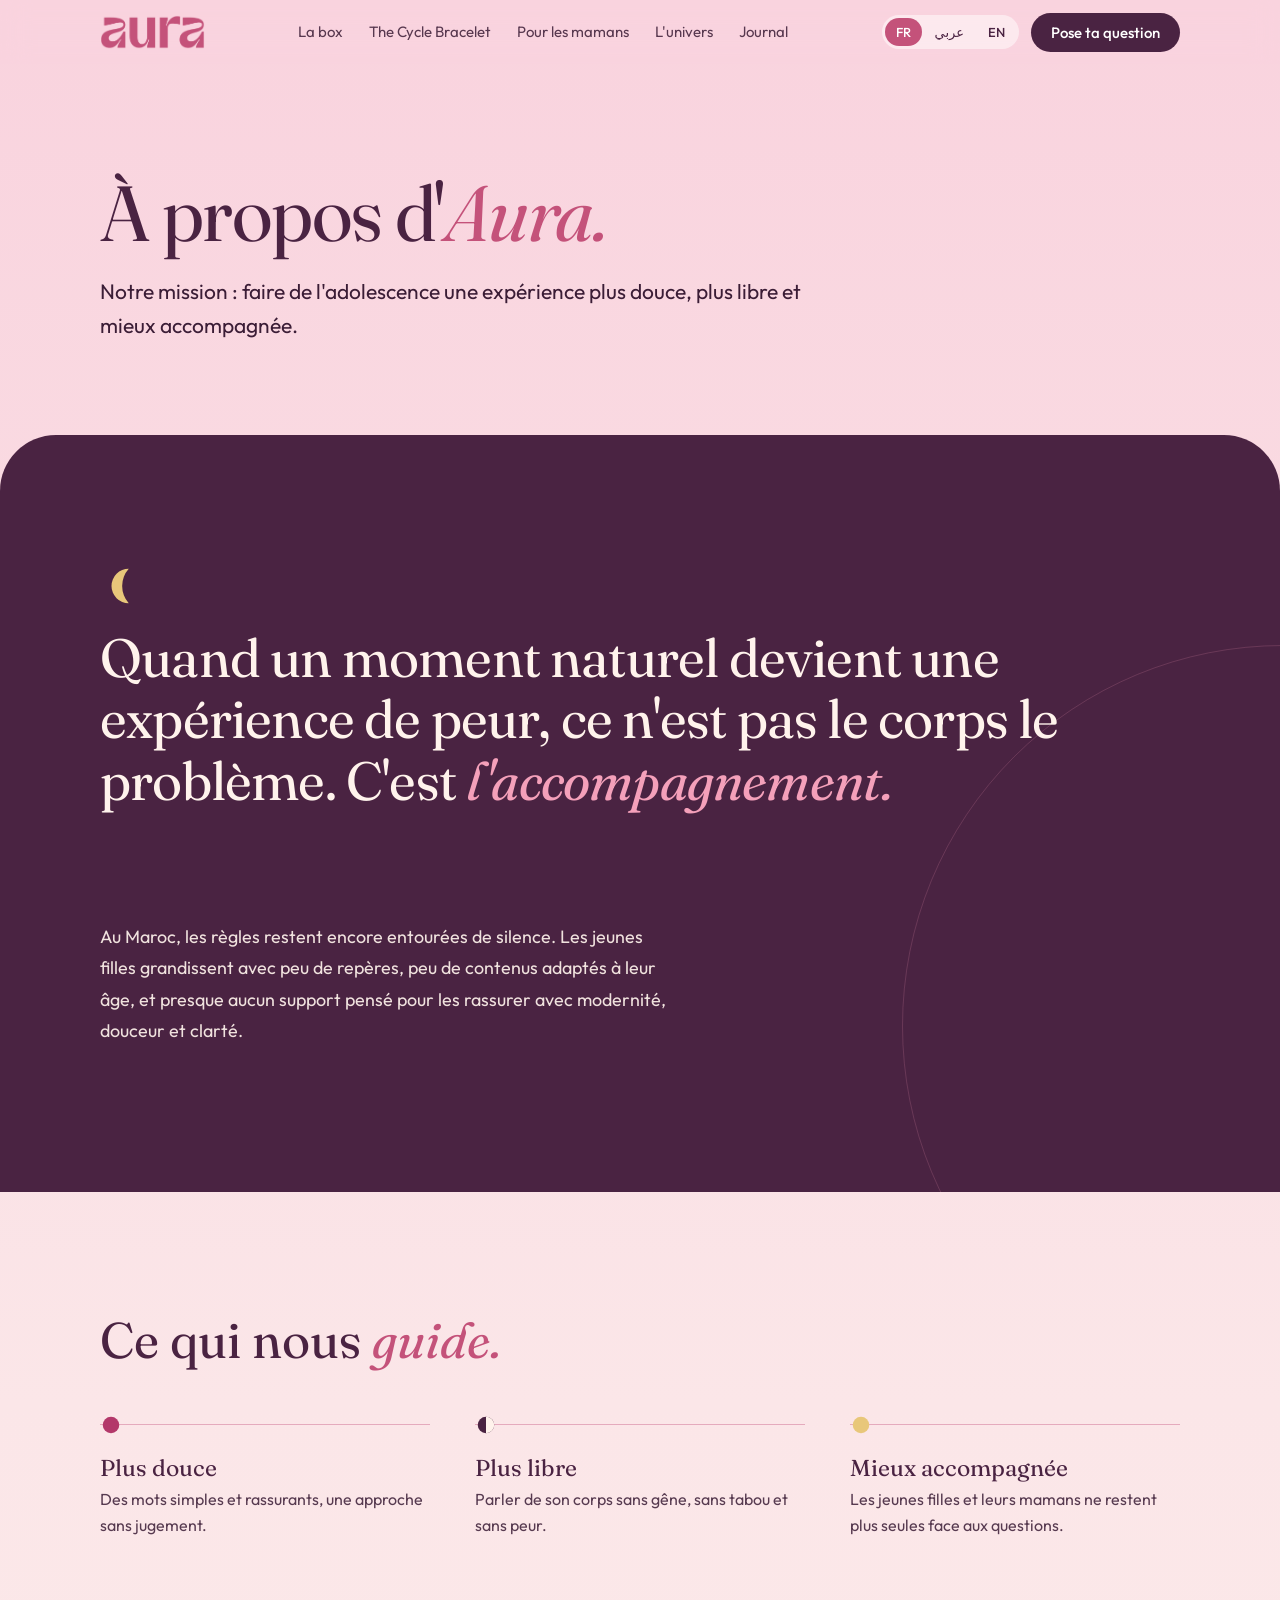
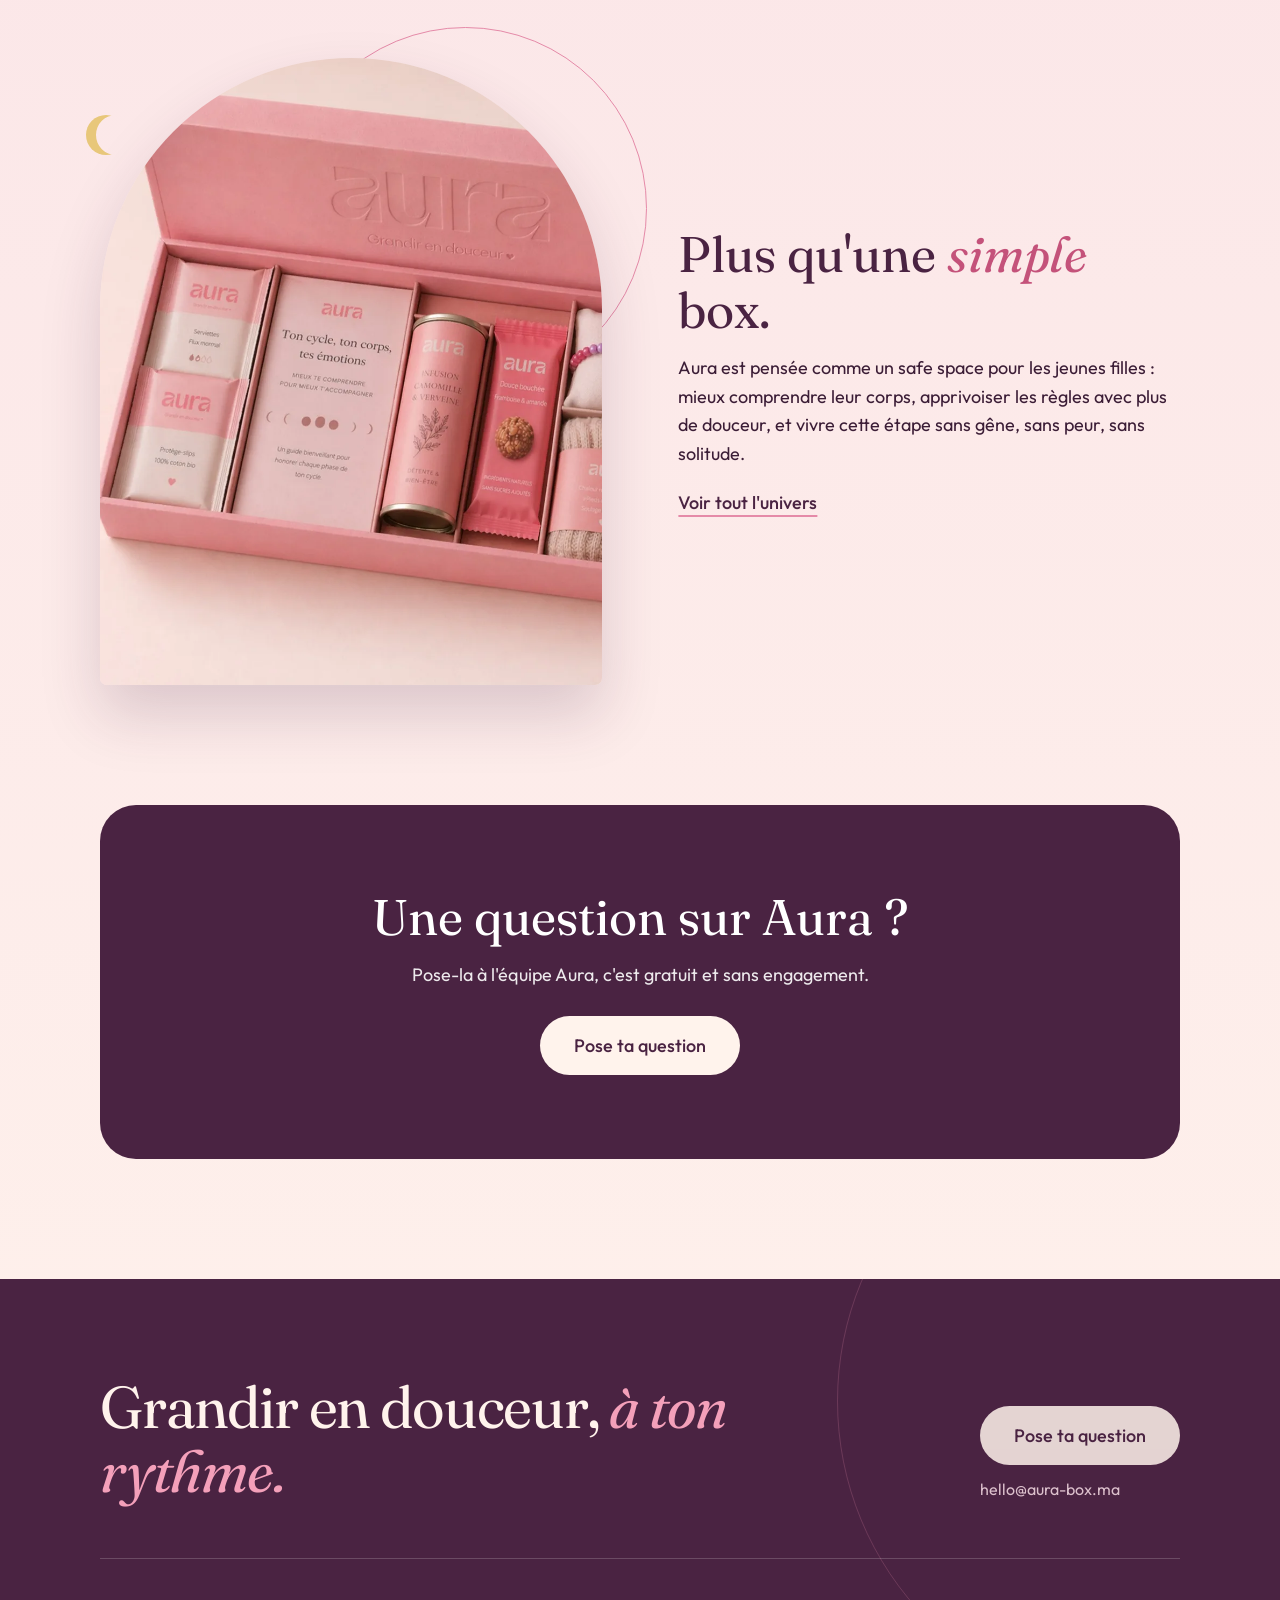
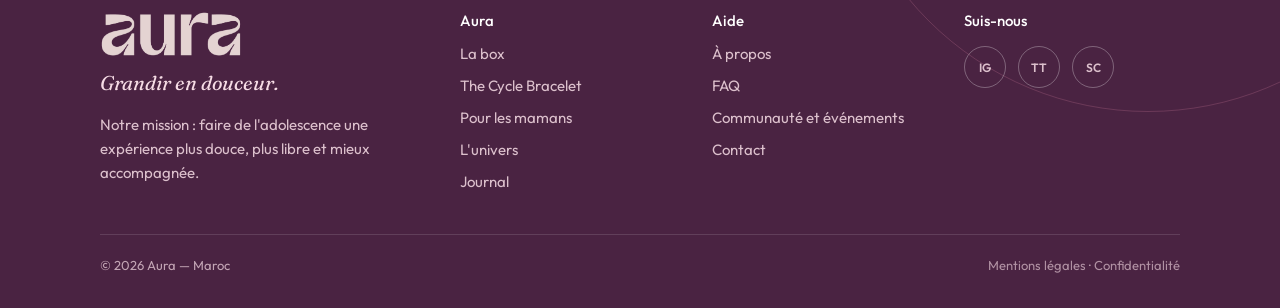
==== commit e0e67899: "Add files via upload" ====
--- a/a-propos.html
+++ b/a-propos.html
@@ -25,19 +25,12 @@
 <h1>À propos d'<em>Aura.</em></h1>
 <p class="lead">Notre mission : faire de l'adolescence une expérience plus douce, plus libre et mieux accompagnée.</p>
 </div></section>
-<section class="mani"><div class="wrap">
-<h2>Quand un moment naturel devient une expérience de peur, ce n'est pas le corps le problème. C'est <em>l'accompagnement.</em></h2>
-<p>Au Maroc, les règles restent encore entourées de silence. Les jeunes filles grandissent avec peu de repères, peu de contenus adaptés à leur âge, et presque aucun support pensé pour les rassurer avec modernité, douceur et clarté.</p>
-</div></section>
+<section class="mani about"><div class="wrap"><div class="quote"><svg class="qmoon" viewBox="0 0 32 32" aria-hidden="true"><path d="M20 4A12 12 0 1 0 20 28A18 18 0 0 1 20 4z" fill="#e8c77a"/></svg><p class="serif">Quand un moment naturel devient une expérience de peur, ce n'est pas le corps le problème. C'est <em>l'accompagnement.</em></p></div><div class="txt"><p>Au Maroc, les règles restent encore entourées de silence. Les jeunes filles grandissent avec peu de repères, peu de contenus adaptés à leur âge, et presque aucun support pensé pour les rassurer avec modernité, douceur et clarté.</p></div></div></section>
 <section><div class="wrap">
 <h2>Ce qui nous <em>guide.</em></h2>
-<div class="cards">
-<article><h3>Plus douce</h3><p>Des mots simples et rassurants, une approche sans jugement.</p></article>
-<article><h3>Plus libre</h3><p>Parler de son corps sans gêne, sans tabou et sans peur.</p></article>
-<article><h3>Mieux accompagnée</h3><p>Les jeunes filles et leurs mamans ne restent plus seules face aux questions.</p></article>
-</div></div></section>
+<div class="usp"><div><svg viewBox="0 0 24 24" aria-hidden="true"><circle cx="12" cy="12" r="9" fill="#b3386a"/></svg><h3>Plus douce</h3><p>Des mots simples et rassurants, une approche sans jugement.</p></div><div><svg viewBox="0 0 24 24" aria-hidden="true"><circle cx="12" cy="12" r="9" fill="#4a2342"/><path d="M12 3a9 9 0 0 1 0 18z" fill="#fff3ec"/></svg><h3>Plus libre</h3><p>Parler de son corps sans gêne, sans tabou et sans peur.</p></div><div><svg viewBox="0 0 24 24" aria-hidden="true"><circle cx="12" cy="12" r="9" fill="#e8c77a"/></svg><h3>Mieux accompagnée</h3><p>Les jeunes filles et leurs mamans ne restent plus seules face aux questions.</p></div></div></div></section>
 <section class="sec-tight"><div class="wrap split">
-<img class="ph" src="assets/box-contents.webp" width="1000" height="1166" loading="lazy" alt="La box Aura ouverte : fiche éducative, tisane, snack, bracelet et produits confort">
+<div class="arch"><img src="assets/box-contents.webp" width="1000" height="1166" loading="lazy" alt="La box Aura ouverte : fiche éducative, tisane, snack, bracelet et produits confort"></div>
 <div><h2>Plus qu'une <em>simple</em> box.</h2>
 <p>Aura est pensée comme un safe space pour les jeunes filles : mieux comprendre leur corps, apprivoiser les règles avec plus de douceur, et vivre cette étape sans gêne, sans peur, sans solitude.</p>
 <a class="more" href="univers.html">Voir tout l'univers</a></div>
@@ -49,11 +42,12 @@
 </div></div></section>
 </main>
 <footer><div class="wrap">
+<div class="ftop"><p class="serif fbig">Grandir en douceur, <em>à ton rythme.</em></p><div class="fcta"><a class="btn light" href="pose-ta-question.html">Pose ta question</a><a class="fmail" href="mailto:hello@aura-box.ma">hello@aura-box.ma</a></div></div>
 <div class="fgrid" style="grid-template-columns:1.5fr 1fr 1fr 1fr">
 <div><a class="logo" href="index.html" aria-label="Aura"><img src="assets/logo-cream-mark.png" alt="Aura" width="143" height="46"></a><p class="serif" style="font-style:italic;margin:10px 0 14px;font-size:20px">Grandir en douceur.</p><p style="font-size:15px;opacity:.85;max-width:30em">Notre mission : faire de l'adolescence une expérience plus douce, plus libre et mieux accompagnée.</p></div>
 <div><h4>Aura</h4><ul><li><a href="la-box.html">La box</a></li><li><a href="the-cycle-bracelet.html">The Cycle Bracelet</a></li><li><a href="pour-les-mamans.html">Pour les mamans</a></li><li><a href="univers.html">L'univers</a></li><li><a href="journal.html">Journal</a></li></ul></div>
 <div><h4>Aide</h4><ul><li><a href="a-propos.html">À propos</a></li><li><a href="faq.html">FAQ</a></li><li><a href="communaute.html">Communauté et événements</a></li><li><a href="contact.html">Contact</a></li></ul></div>
-<div><h4>Suis-nous</h4><div class="soc"><a href="#" aria-label="Instagram">IG</a><a href="#" aria-label="TikTok">TT</a><a href="#" aria-label="Snapchat">SC</a></div></div>
+<div><h4>Suis-nous</h4><div class="soc"><a href="https://instagram.com/aura.box.ma" target="_blank" rel="noopener" aria-label="Instagram">IG</a><a href="https://tiktok.com/@aura.box.ma" target="_blank" rel="noopener" aria-label="TikTok">TT</a><a href="https://snapchat.com/add/aura.box.ma" target="_blank" rel="noopener" aria-label="Snapchat">SC</a></div></div>
 </div>
 <div class="legal"><span>© 2026 Aura — Maroc</span><span><a href="mentions-legales.html">Mentions légales</a> · <a href="confidentialite.html">Confidentialité</a></span></div>
 </div></footer>
--- a/assets/style.css
+++ b/assets/style.css
@@ -188,3 +188,75 @@
 .prose p{margin-bottom:14px}
 .prose .note{margin-top:20px}
 .wrap.prose{margin-inline-start:calc((100% - min(1080px,100% - 40px))/2);margin-inline-end:auto}
+
+/* homepage sections */
+.tint{background:rgba(255,255,255,.35)}
+.arch{position:relative;isolation:isolate}
+.arch img{display:block;width:100%;height:auto;aspect-ratio:4/5;object-fit:cover;object-position:50% 30%;border-radius:999px 999px 28px 28px;box-shadow:0 30px 60px rgba(74,35,66,.18)}
+.arch::before{content:'';position:absolute;z-index:-1;width:72%;aspect-ratio:1;top:-5%;inset-inline-end:-9%;border:1px solid var(--rose);border-radius:50%}
+.arch::after{content:'';position:absolute;top:9%;inset-inline-start:-14px;width:40px;height:40px;border-radius:50%;box-shadow:inset 10px 0 0 0 #e8c77a}
+.rev .arch::before{inset-inline-end:auto;inset-inline-start:-9%}
+.rev .arch::after{inset-inline-start:auto;inset-inline-end:-14px;box-shadow:inset -10px 0 0 0 #e8c77a}
+.duo2{display:grid;grid-template-columns:1fr 1fr;gap:clamp(14px,3vw,28px);align-items:start}
+.duo2 .arch:nth-child(2){margin-top:clamp(28px,6vw,64px)}
+.duo2 .arch img{aspect-ratio:3/4}
+.duo2 .arch::after{display:none}
+.cyc{list-style:none;padding:0;margin:26px 0 22px;display:grid;grid-template-columns:repeat(2,1fr);gap:14px 20px}
+.cyc li{display:grid;grid-template-columns:auto 1fr;column-gap:12px;align-items:center}
+.cyc i{grid-row:1/3;width:26px;height:26px;border-radius:50%;background:var(--c);position:relative;overflow:hidden}
+.cyc .half i::after{content:'';position:absolute;inset:0 0 0 50%;background:var(--cream)}
+.cyc .half.out i{background:var(--cream);box-shadow:inset 0 0 0 1.5px var(--plum)}
+.cyc .half.out i::after{inset:0 50% 0 0;background:var(--plum)}
+.cyc b{font:400 18px var(--serif);color:var(--plum)}
+.cyc small{font-size:13px;opacity:.7}
+.top{align-items:start}
+.stick{position:sticky;top:96px}
+.stick .arch{margin-top:34px;max-width:420px}
+.idx{list-style:none;padding:0;margin:0 0 30px;border-top:1px solid rgba(74,35,66,.18)}
+.idx li{display:grid;grid-template-columns:44px 1fr auto;column-gap:14px;row-gap:4px;align-items:baseline;padding:20px 0;border-bottom:1px solid rgba(74,35,66,.18)}
+.idx{counter-reset:i}
+.idx li::before{counter-increment:i;content:counter(i,decimal-leading-zero);grid-row:1/3;font:500 14px var(--sans);color:var(--pink);padding-top:6px}
+.idx h3{grid-column:2;margin:0;font-size:clamp(21px,2vw,26px);transition:color .25s}
+.idx .soon{grid-column:3;grid-row:1}
+.idx p{grid-column:2/-1;margin:0;font-size:15px;opacity:.82}
+.idx li:hover h3{color:var(--pink)}
+@media(max-width:800px){.stick{position:static}.stick .arch{max-width:360px}.cyc{grid-template-columns:1fr 1fr}.arch::after{inset-inline-start:-6px}}
+#box,#cycle,#univers{overflow-x:clip}
+#univers .arch img{object-position:50% 0;aspect-ratio:3/4}
+
+/* subpages */
+.phero .arch{max-width:440px;width:100%;margin-inline:auto}
+.phero .arch img{aspect-ratio:4/5}
+.usp.two{grid-template-columns:repeat(2,1fr)}
+.usp.two p{font-size:17px}
+.usp.two h3{font-size:clamp(24px,2.6vw,32px)}
+@media(max-width:700px){.usp.two{grid-template-columns:1fr}}
+.idx.plain li{font:400 clamp(19px,1.8vw,23px)/1.35 var(--serif);color:var(--plum);padding:18px 0}
+.cyc.big{position:relative;grid-template-columns:repeat(4,1fr);gap:20px;margin:44px 0 0}
+.cyc.big::before{content:'';position:absolute;top:36px;left:0;right:0;height:1px;background:var(--rose)}
+.cyc.big li{grid-template-columns:1fr;justify-items:center;text-align:center;row-gap:4px}
+.cyc.big i{grid-row:auto;position:relative;z-index:1;width:72px;height:72px;margin-bottom:14px}
+.cyc.big h3{font-size:clamp(22px,2.2vw,28px);margin:0}
+.cyc.big small{font-size:13px;letter-spacing:.12em;text-transform:uppercase;opacity:.7}
+@media(max-width:700px){.cyc.big{grid-template-columns:1fr 1fr;gap:34px 16px}.cyc.big::before{display:none}}
+main section{overflow-x:clip}
+.phero:has(.arch){padding-bottom:clamp(56px,8vw,96px)}
+
+.mani.about .wrap{grid-template-columns:1fr}
+.mani.about .quote{grid-column:auto;border:0;margin:0;padding:0}
+.mani.about .quote::before{display:none}
+.mani.about .txt{margin-top:32px}
+.usp .more{display:inline-block;margin-top:6px}
+
+/* footer v2 + form room */
+footer{position:relative;overflow:hidden;padding-top:clamp(56px,8vw,96px)}
+footer::before{content:'';position:absolute;width:min(620px,90vw);aspect-ratio:1;inset-inline-end:-14%;top:-30%;border:1px solid rgba(229,138,168,.22);border-radius:50%;pointer-events:none}
+footer .wrap{position:relative}
+.ftop{display:flex;justify-content:space-between;align-items:flex-end;gap:28px;flex-wrap:wrap;padding-bottom:clamp(32px,5vw,56px);margin-bottom:clamp(32px,5vw,52px);border-bottom:1px solid rgba(255,255,255,.18)}
+.fbig{font-size:clamp(32px,4.6vw,60px);line-height:1.08;letter-spacing:-.02em;color:var(--cream);max-width:12em;margin:0}
+.fbig em{color:#f4a0ba}
+.fcta{display:grid;gap:12px;justify-items:start}
+.fmail{opacity:.85;font-size:16px}
+.card{max-width:860px;padding:clamp(32px,7vw,80px)}
+.card form{gap:26px}
+.card textarea{min-height:190px}
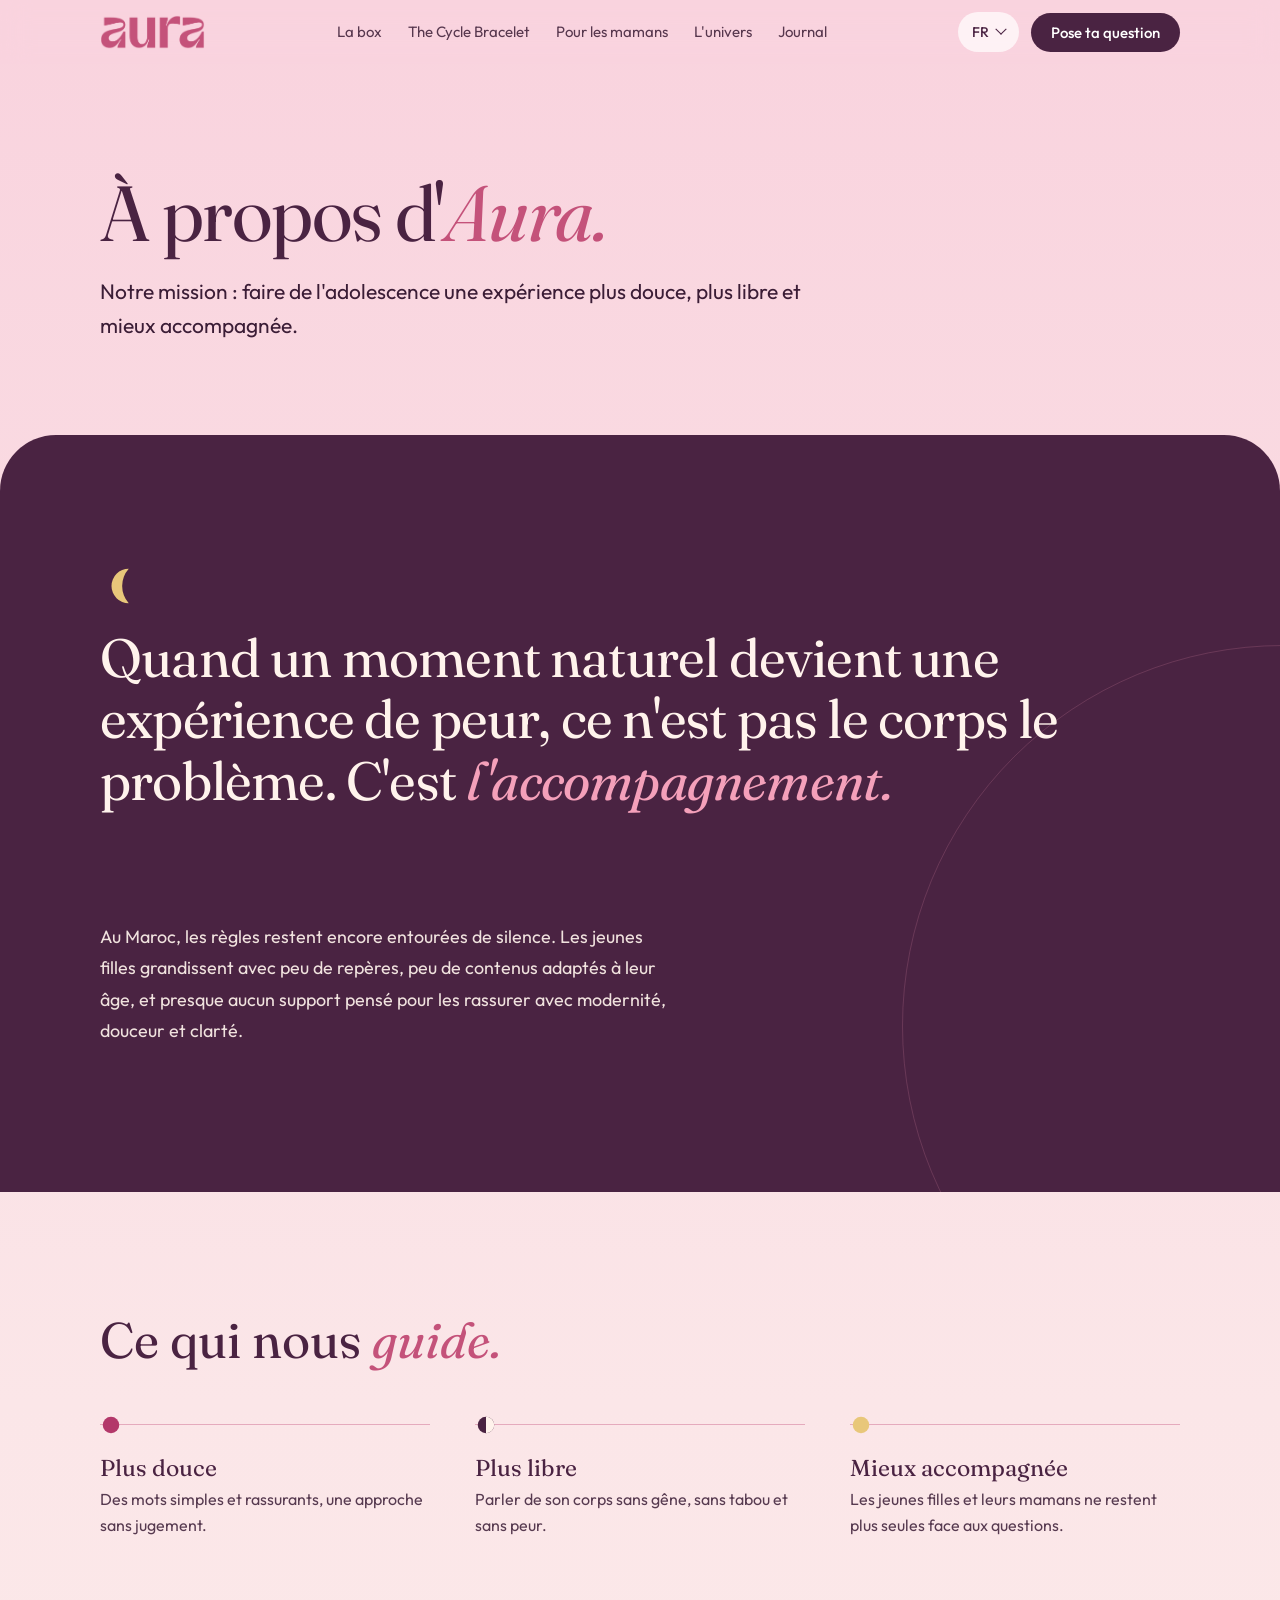
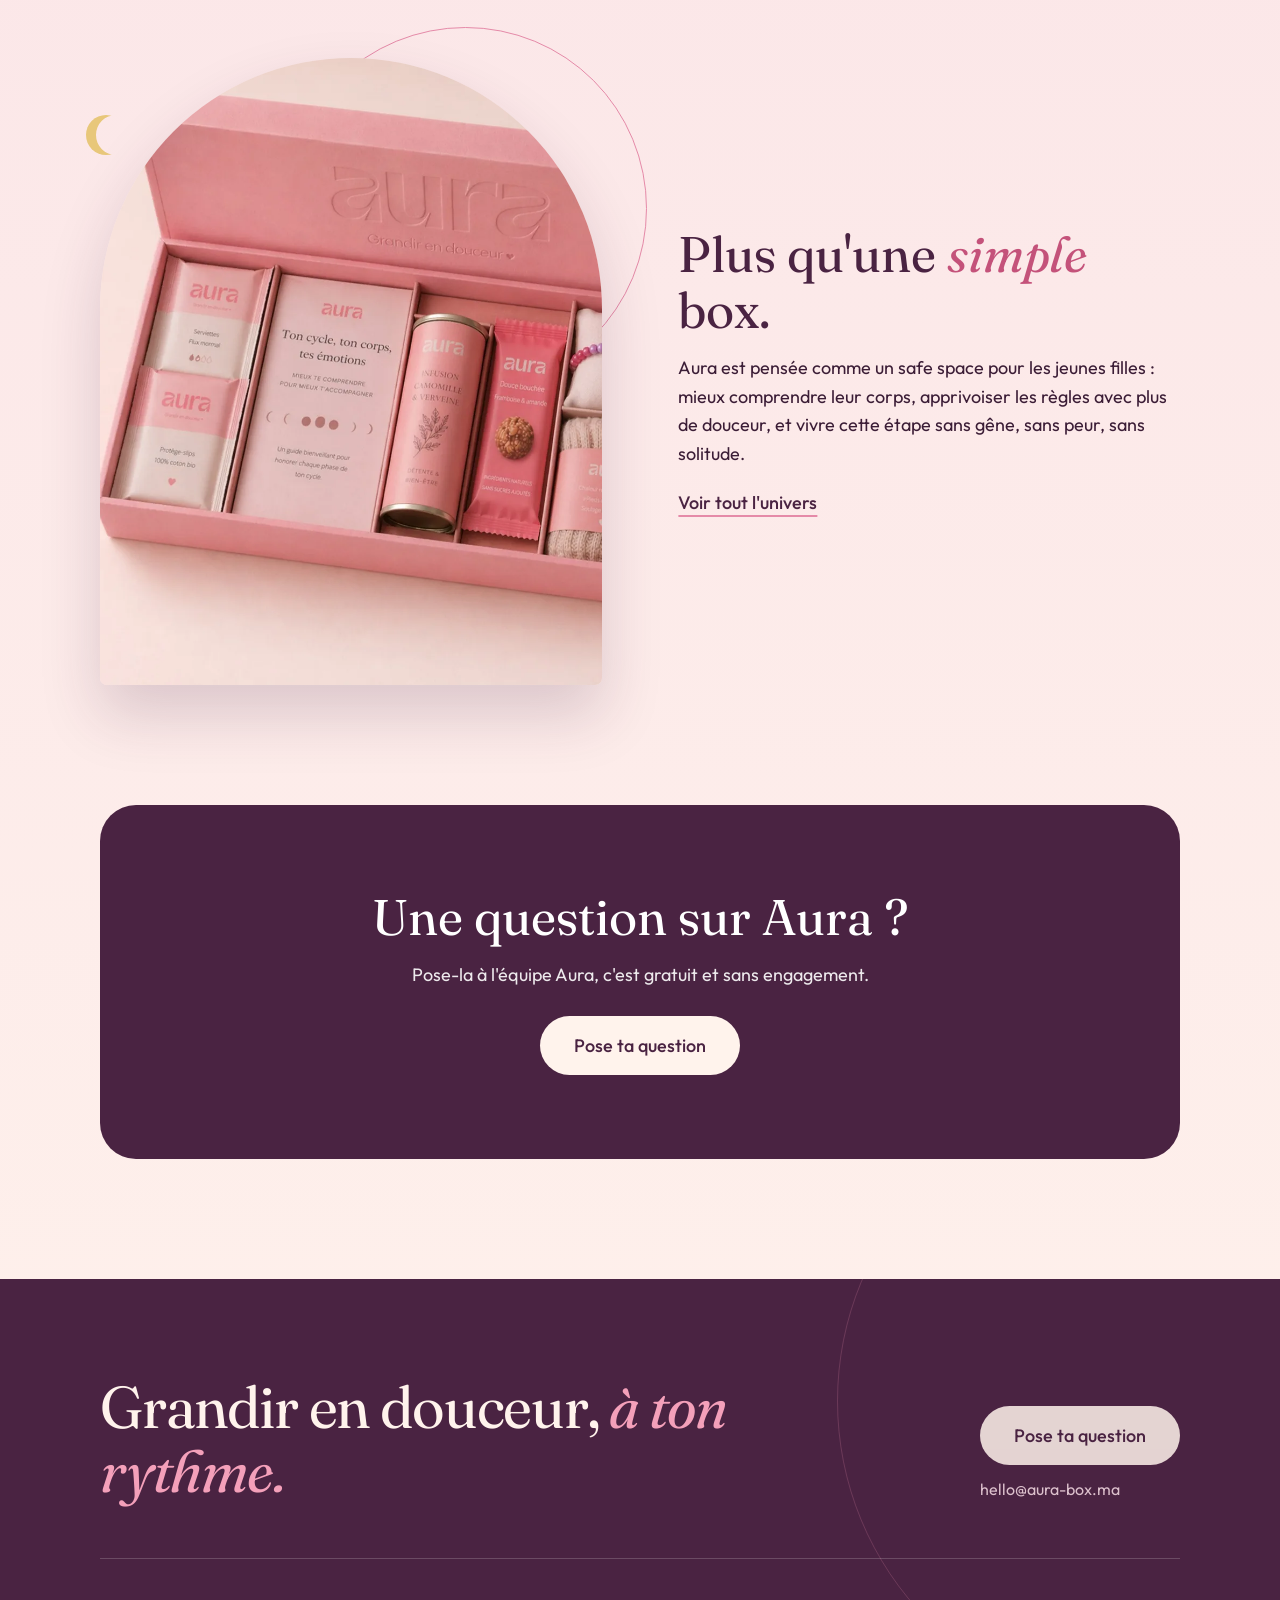
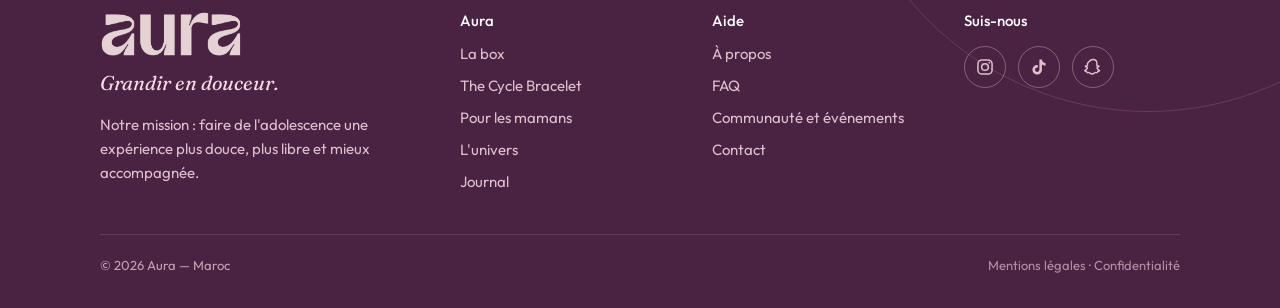
==== commit 5d29a506: "Add files via upload" ====
--- a/a-propos.html
+++ b/a-propos.html
@@ -47,11 +47,11 @@
 <div><a class="logo" href="index.html" aria-label="Aura"><img src="assets/logo-cream-mark.png" alt="Aura" width="143" height="46"></a><p class="serif" style="font-style:italic;margin:10px 0 14px;font-size:20px">Grandir en douceur.</p><p style="font-size:15px;opacity:.85;max-width:30em">Notre mission : faire de l'adolescence une expérience plus douce, plus libre et mieux accompagnée.</p></div>
 <div><h4>Aura</h4><ul><li><a href="la-box.html">La box</a></li><li><a href="the-cycle-bracelet.html">The Cycle Bracelet</a></li><li><a href="pour-les-mamans.html">Pour les mamans</a></li><li><a href="univers.html">L'univers</a></li><li><a href="journal.html">Journal</a></li></ul></div>
 <div><h4>Aide</h4><ul><li><a href="a-propos.html">À propos</a></li><li><a href="faq.html">FAQ</a></li><li><a href="communaute.html">Communauté et événements</a></li><li><a href="contact.html">Contact</a></li></ul></div>
-<div><h4>Suis-nous</h4><div class="soc"><a href="https://instagram.com/aura.box.ma" target="_blank" rel="noopener" aria-label="Instagram">IG</a><a href="https://tiktok.com/@aura.box.ma" target="_blank" rel="noopener" aria-label="TikTok">TT</a><a href="https://snapchat.com/add/aura.box.ma" target="_blank" rel="noopener" aria-label="Snapchat">SC</a></div></div>
+<div><h4>Suis-nous</h4><div class="soc"><a href="https://instagram.com/aura.box.ma" target="_blank" rel="noopener" aria-label="Instagram"><svg viewBox="0 0 24 24" width="20" height="20" fill="none" stroke="currentColor" stroke-width="1.8" aria-hidden="true"><rect x="3.500" y="3.500" width="17" height="17" rx="5"/><circle cx="12" cy="12" r="4"/><circle cx="17.200" cy="6.800" r="1" fill="currentColor" stroke="none"/></svg></a><a href="https://tiktok.com/@aura.box.ma" target="_blank" rel="noopener" aria-label="TikTok"><svg viewBox="0 0 24 24" width="20" height="20" fill="currentColor" aria-hidden="true"><path d="M16.600 5.820A4.280 4.280 0 0 1 15.540 3h-3.090v12.400a2.592 2.592 0 0 1-2.590 2.500c-1.420 0-2.600-1.160-2.600-2.600 0-1.720 1.660-3.010 3.370-2.480V9.660c-3.450-.46-6.470 2.220-6.470 5.640 0 3.330 2.760 5.700 5.690 5.700 3.140 0 5.690-2.550 5.690-5.700V9.010a7.350 7.350 0 0 0 4.300 1.380V7.300s-1.880.09-3.240-1.480z"/></svg></a><a href="https://snapchat.com/add/aura.box.ma" target="_blank" rel="noopener" aria-label="Snapchat"><svg viewBox="0 0 24 24" width="20" height="20" fill="none" stroke="currentColor" stroke-width="1.7" stroke-linejoin="round" stroke-linecap="round" aria-hidden="true"><path d="M12 3c2.800 0 4.700 2 4.700 4.800 0 .9-.1 1.700-.2 2.600.4.300 1 .5 1.500.3.500-.2 1.200-.1 1.200.400 0 .600-.9 1-1.700 1.200-.6.200-.9.500-.7 1 .7 1.500 1.900 2.600 3.200 3-.2.800-1.400 1-2.300 1.100-.3.400-.3 1.100-.8 1.300-.6.200-1.400-.2-2.300 0-1 .2-1.700 1.600-3.600 1.600s-2.600-1.400-3.600-1.600c-.9-.2-1.700.2-2.300 0-.5-.2-.5-.9-.8-1.300-.9-.1-2.100-.3-2.300-1.100 1.300-.4 2.500-1.500 3.200-3 .2-.5-.1-.8-.7-1-.8-.2-1.700-.6-1.700-1.200 0-.5.700-.6 1.200-.4.500.2 1.100 0 1.500-.3-.1-.9-.2-1.700-.2-2.600C7.300 5 9.200 3 12 3z"/></svg></a></div></div>
 </div>
 <div class="legal"><span>© 2026 Aura — Maroc</span><span><a href="mentions-legales.html">Mentions légales</a> · <a href="confidentialite.html">Confidentialité</a></span></div>
 </div></footer>
-<style>@media(max-width:860px){.fgrid{grid-template-columns:1fr 1fr!important}}@media(max-width:520px){.fgrid{grid-template-columns:1fr!important}}</style>
+<style>@media(max-width:860px){.fgrid{grid-template-columns:1fr 1fr!important}.fgrid>div:first-child,.fgrid>div:last-child{grid-column:1/-1}}</style>
 <script src="assets/config.js"></script>
 <script src="assets/app.js"></script>
 
--- a/assets/style.css
+++ b/assets/style.css
@@ -260,3 +260,16 @@
 .card{max-width:860px;padding:clamp(32px,7vw,80px)}
 .card form{gap:26px}
 .card textarea{min-height:190px}
+
+/* language dropdown */
+.lang{position:relative;display:block;padding:0;background:none;border-radius:0}
+.lang .lang-cur{display:flex;align-items:center;gap:8px;min-height:40px;padding:8px 14px;border:0;border-radius:99px;background:rgba(255,255,255,.7);font:500 14px var(--sans);color:var(--plum);cursor:pointer}
+.lang-cur::after{content:'';width:7px;height:7px;border-right:1.6px solid currentColor;border-bottom:1.6px solid currentColor;transform:rotate(45deg) translate(-2px,-2px);transition:transform .2s}
+.lang.open .lang-cur::after{transform:rotate(-135deg) translate(-2px,-2px)}
+.lang-menu{display:none;position:absolute;top:calc(100% + 8px);inset-inline-end:0;min-width:140px;flex-direction:column;gap:2px;padding:6px;background:var(--cream);border-radius:18px;box-shadow:0 18px 40px rgba(74,35,66,.22);z-index:70}
+.lang.open .lang-menu{display:flex}
+.lang .lang-menu button{width:100%;text-align:start;padding:12px 14px;border-radius:12px;font:500 15px var(--sans);color:var(--plum)}
+.lang .lang-menu button:hover{background:rgba(229,138,168,.2)}
+.lang .lang-menu button[aria-pressed=true]{background:var(--pink);color:#fff}
+.soc a svg{display:block}
+@media(max-width:800px){.arch:not(.duo2 .arch) img{aspect-ratio:1/1.05}.stick .arch img,#univers .arch img{aspect-ratio:1/1.05}}
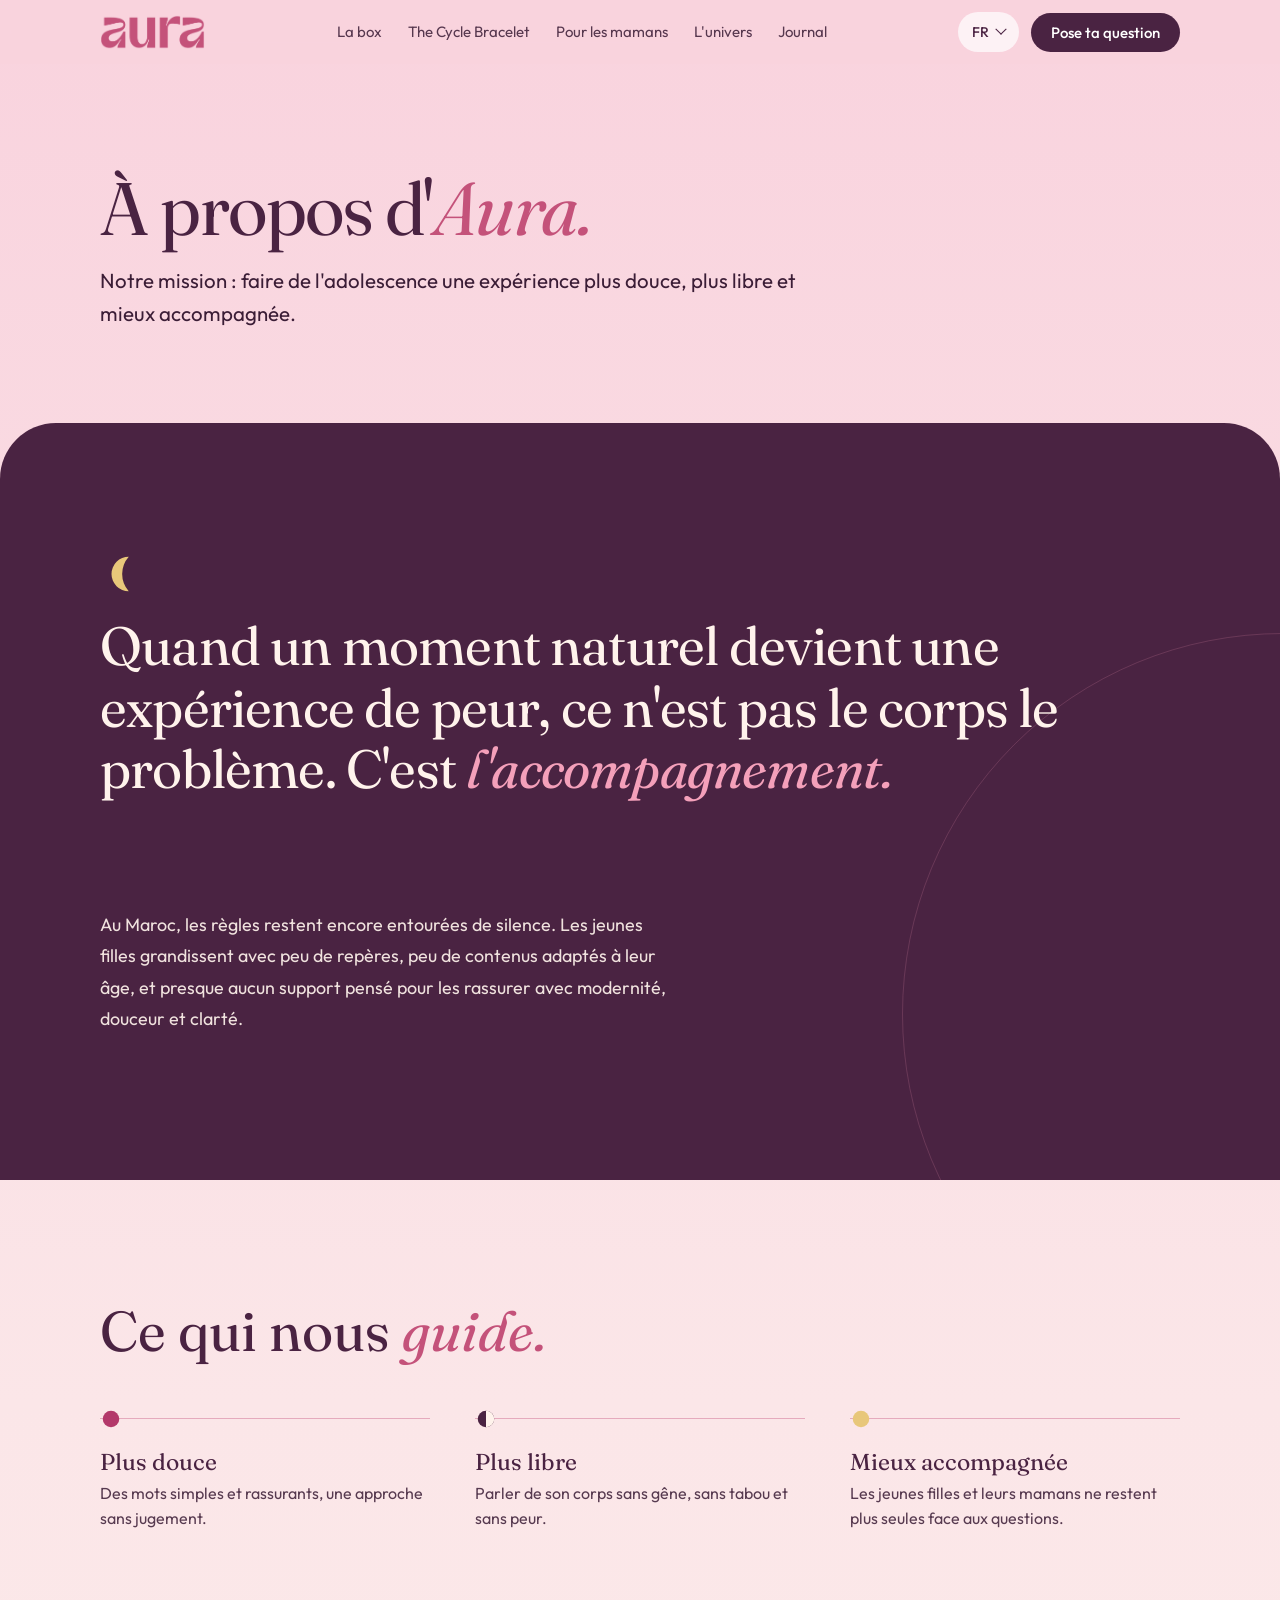
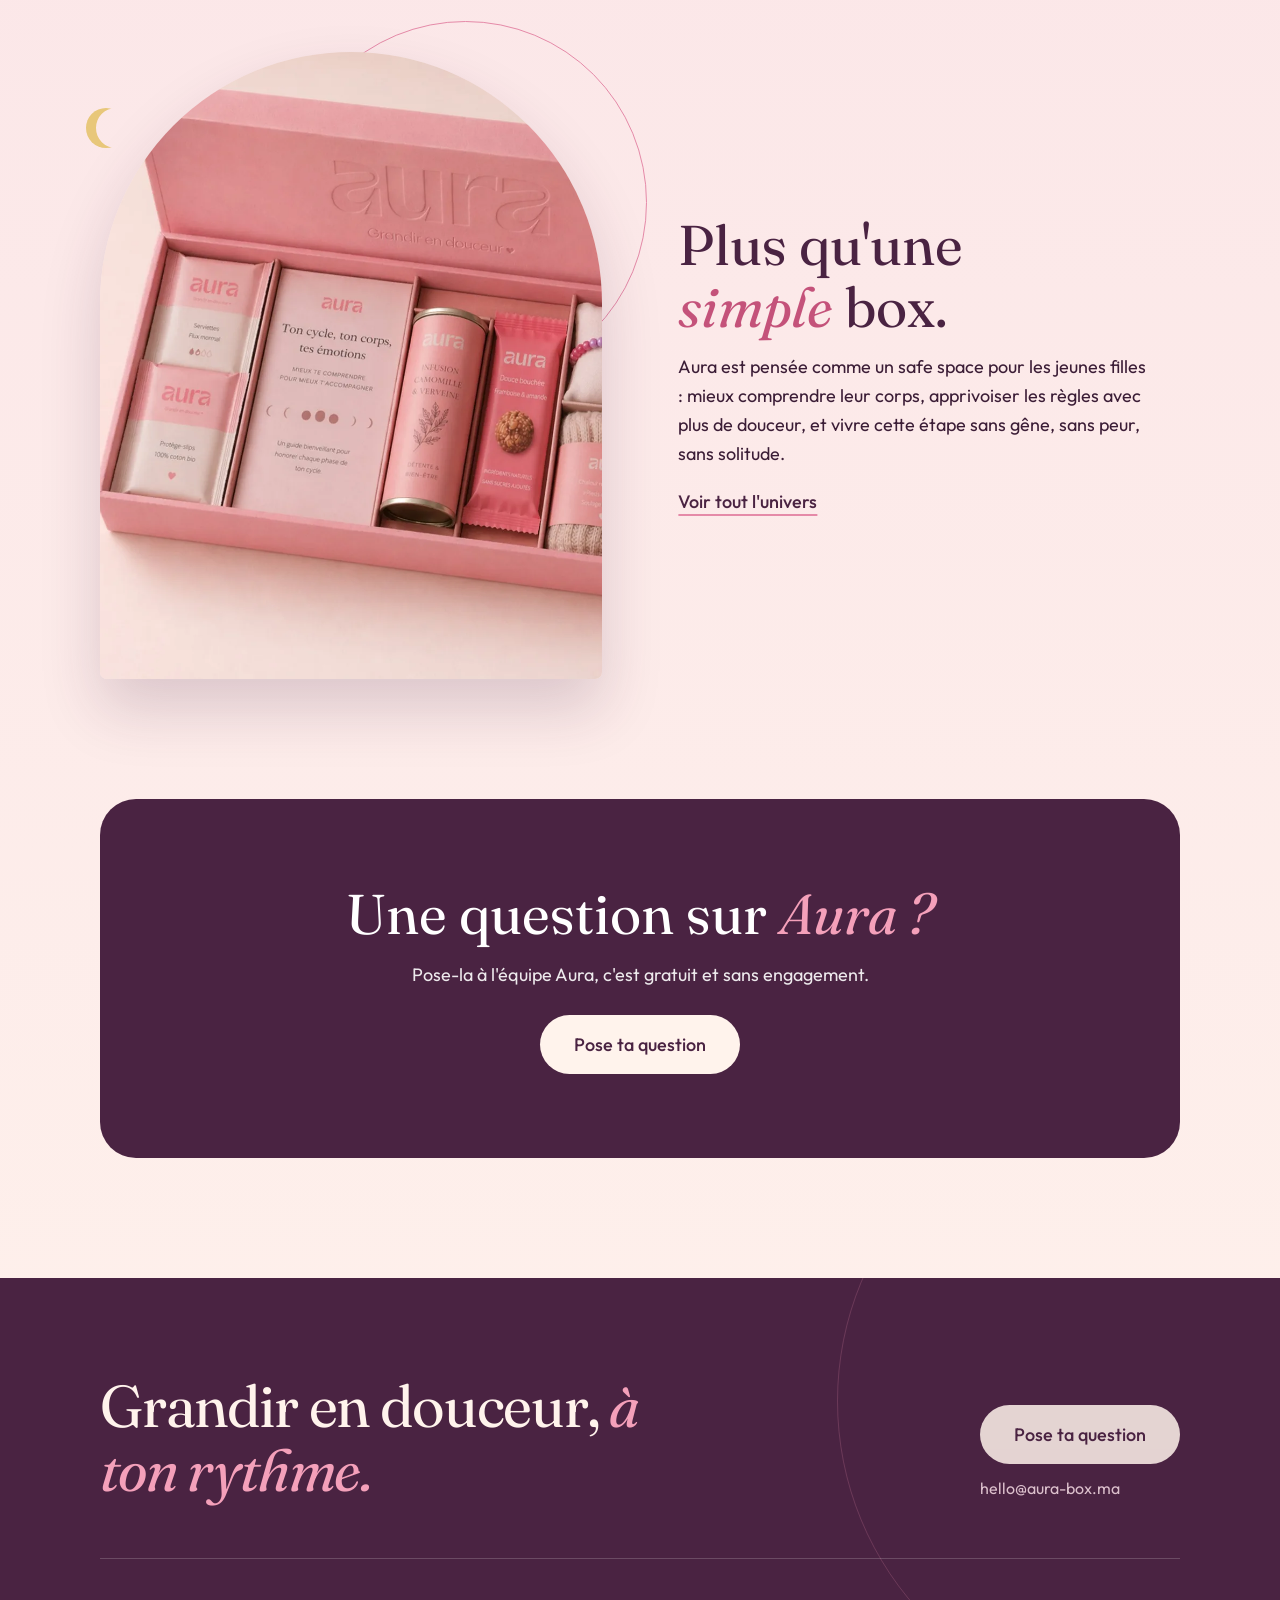
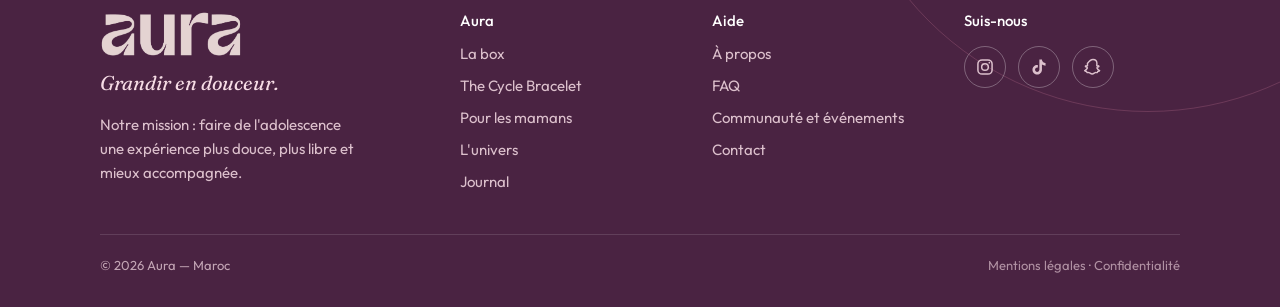
==== commit 96753bc8: "Add files via upload" ====
--- a/a-propos.html
+++ b/a-propos.html
@@ -36,7 +36,7 @@
 <a class="more" href="univers.html">Voir tout l'univers</a></div>
 </div></section>
 <section class="sec-tight"><div class="wrap"><div class="band">
-<h2>Une question sur Aura ?</h2>
+<h2>Une question sur <em>Aura ?</em></h2>
 <p>Pose-la à l'équipe Aura, c'est gratuit et sans engagement.</p>
 <a class="btn light" href="pose-ta-question.html">Pose ta question</a>
 </div></div></section>
--- a/assets/style.css
+++ b/assets/style.css
@@ -273,3 +273,37 @@
 .lang .lang-menu button[aria-pressed=true]{background:var(--pink);color:#fff}
 .soc a svg{display:block}
 @media(max-width:800px){.arch:not(.duo2 .arch) img{aspect-ratio:1/1.05}.stick .arch img,#univers .arch img{aspect-ratio:1/1.05}}
+
+/* header + mobile hero v2 */
+header{background:rgba(249,211,222,.94)}
+@media(max-width:860px){
+.hero{padding-top:calc(64px + 20px);padding-bottom:28px}
+.hgrid{gap:14px}
+.copy{display:contents}
+.copy h1{order:1;margin:0;font-size:clamp(38px,11vw,48px)}
+.visual{order:2}
+.copy .lead{order:3;margin:0}
+.cta{order:4}
+.stage{width:min(340px,100%)}
+.box{left:13%;top:19%;width:74%}
+.q{max-width:41%;padding:9px 11px 10px;font-size:clamp(17px,4.8vw,20px)}
+.q1{top:-1%;left:0}.q2{top:5%;right:0}.q3{display:none}
+.hint{margin-top:-6px}
+}
+@media(max-width:860px){.visual{margin-top:14px}}
+
+/* type scale — one system for every page */
+h1,h2,h3{text-wrap:balance}
+p{text-wrap:pretty}
+.band em{color:#f4a0ba}
+.copy h1,.phero h1{font-size:clamp(40px,11vw,48px);line-height:1.04}
+h2{font-size:clamp(32px,8.7vw,38px);line-height:1.1}
+.lead,.phero p.lead,.copy .lead{font-size:clamp(18px,4.6vw,20px)}
+@media(min-width:861px){
+.copy h1,.phero h1{font-size:clamp(52px,5.8vw,78px)}
+h2{font-size:clamp(40px,4.4vw,56px)}
+.lead,.phero p.lead,.copy .lead{font-size:clamp(19px,1.6vw,21px)}
+}
+.mani h2{font-size:clamp(40px,6vw,80px)}
+.prose h2{font-size:clamp(22px,3.2vw,30px)}
+.arch img[src*="bracelet-girl"]{object-position:50% 0}
